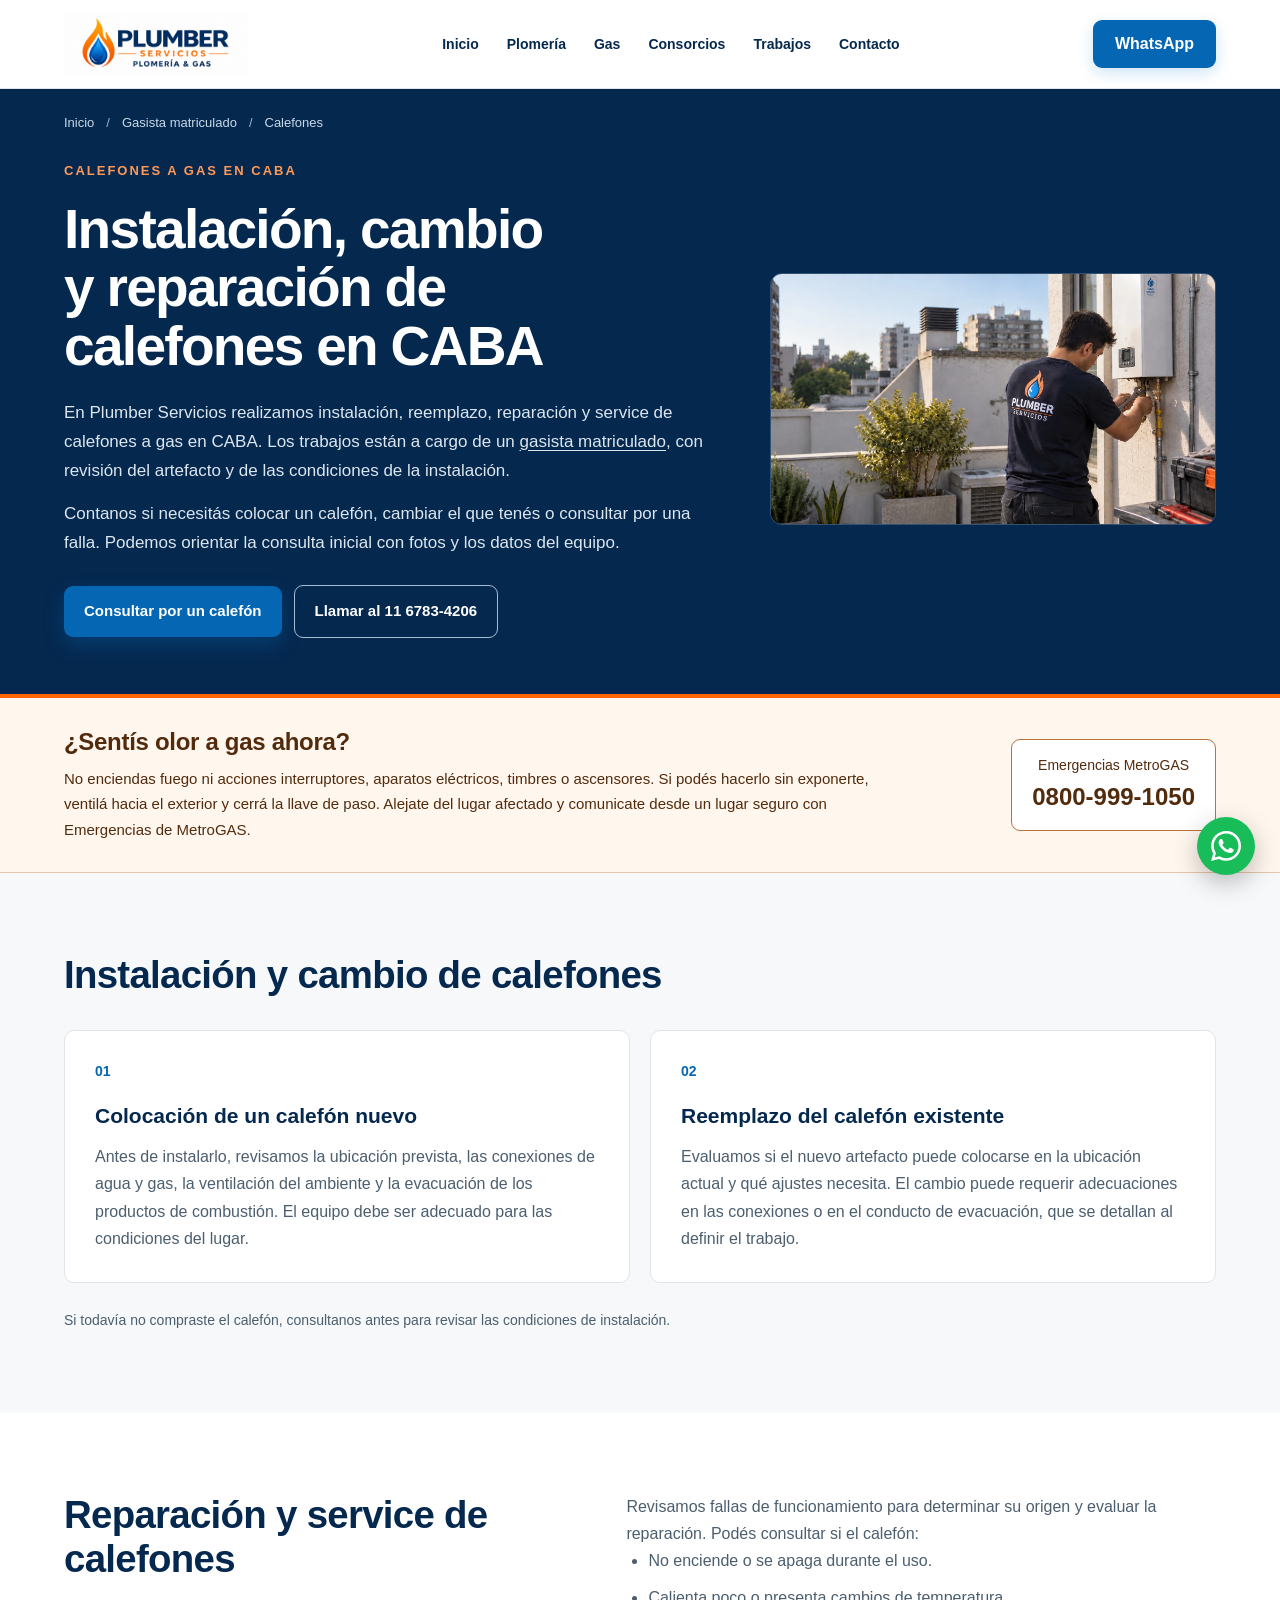
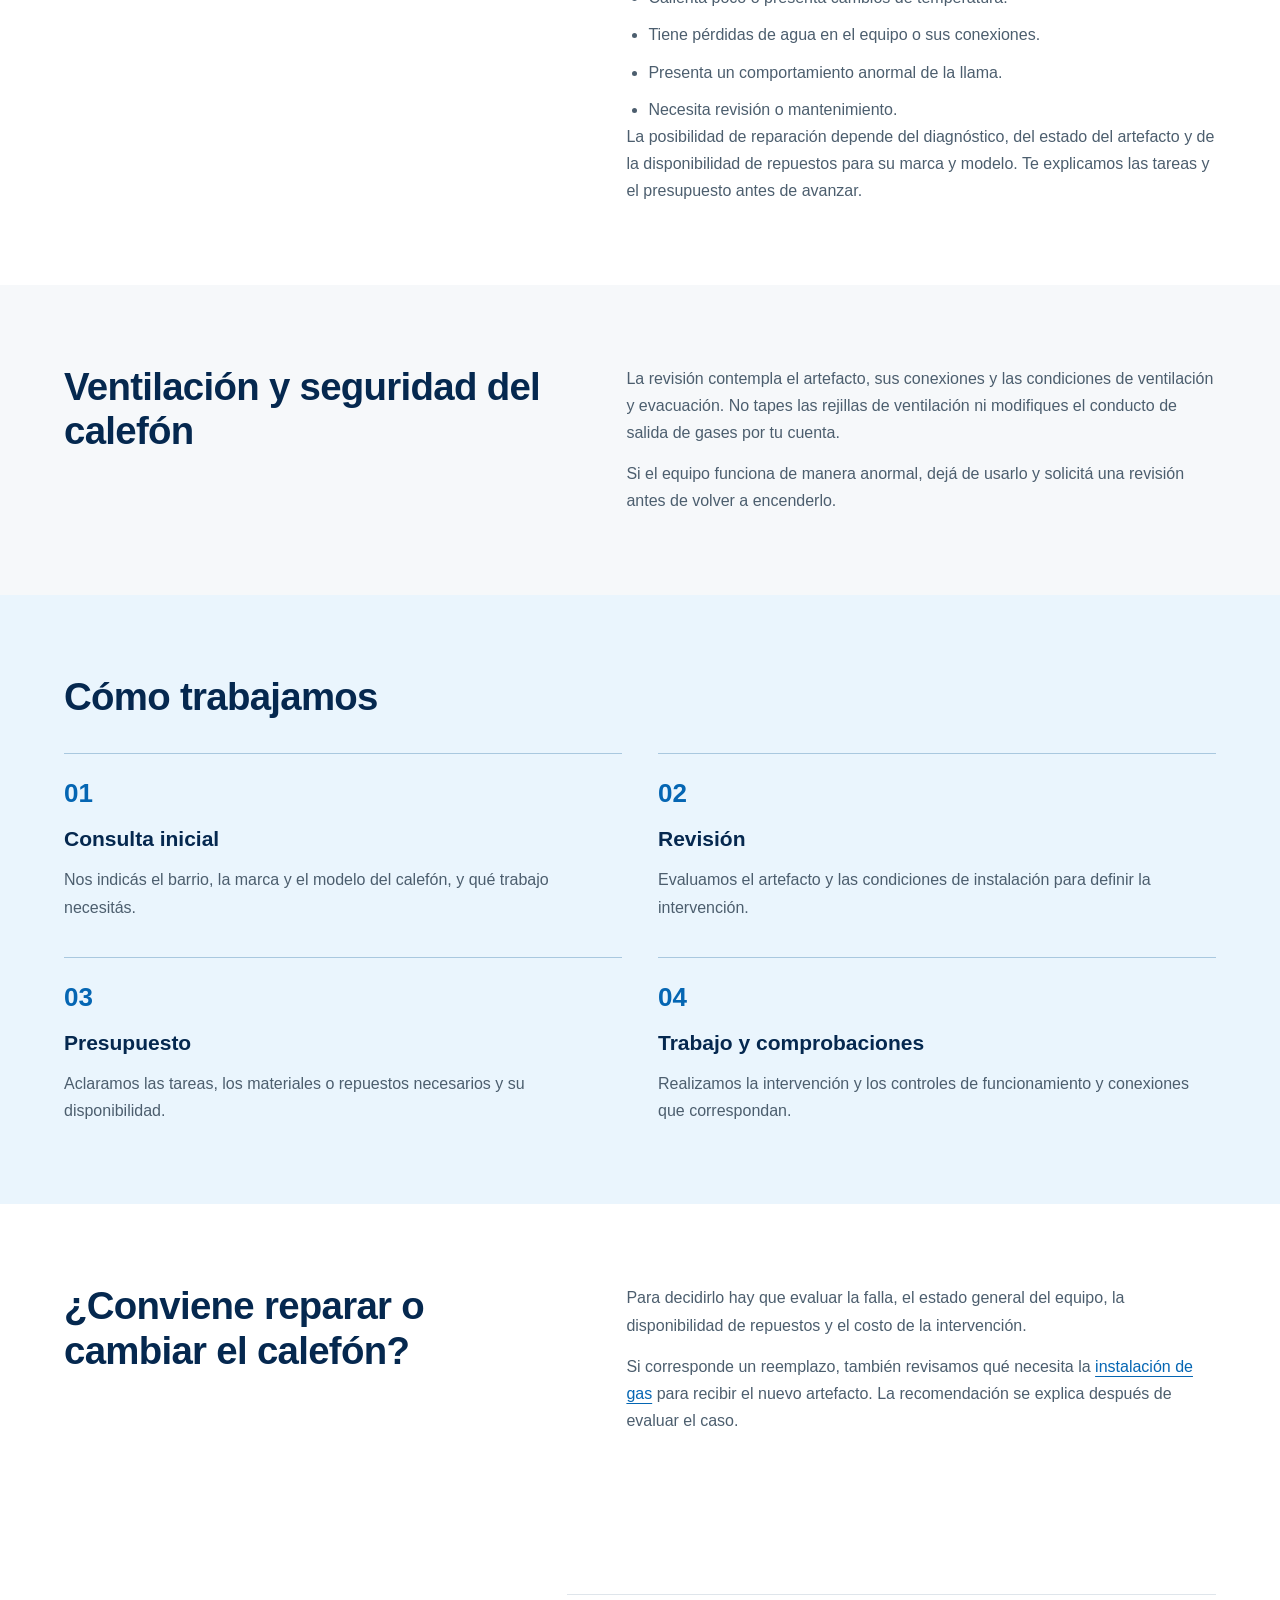
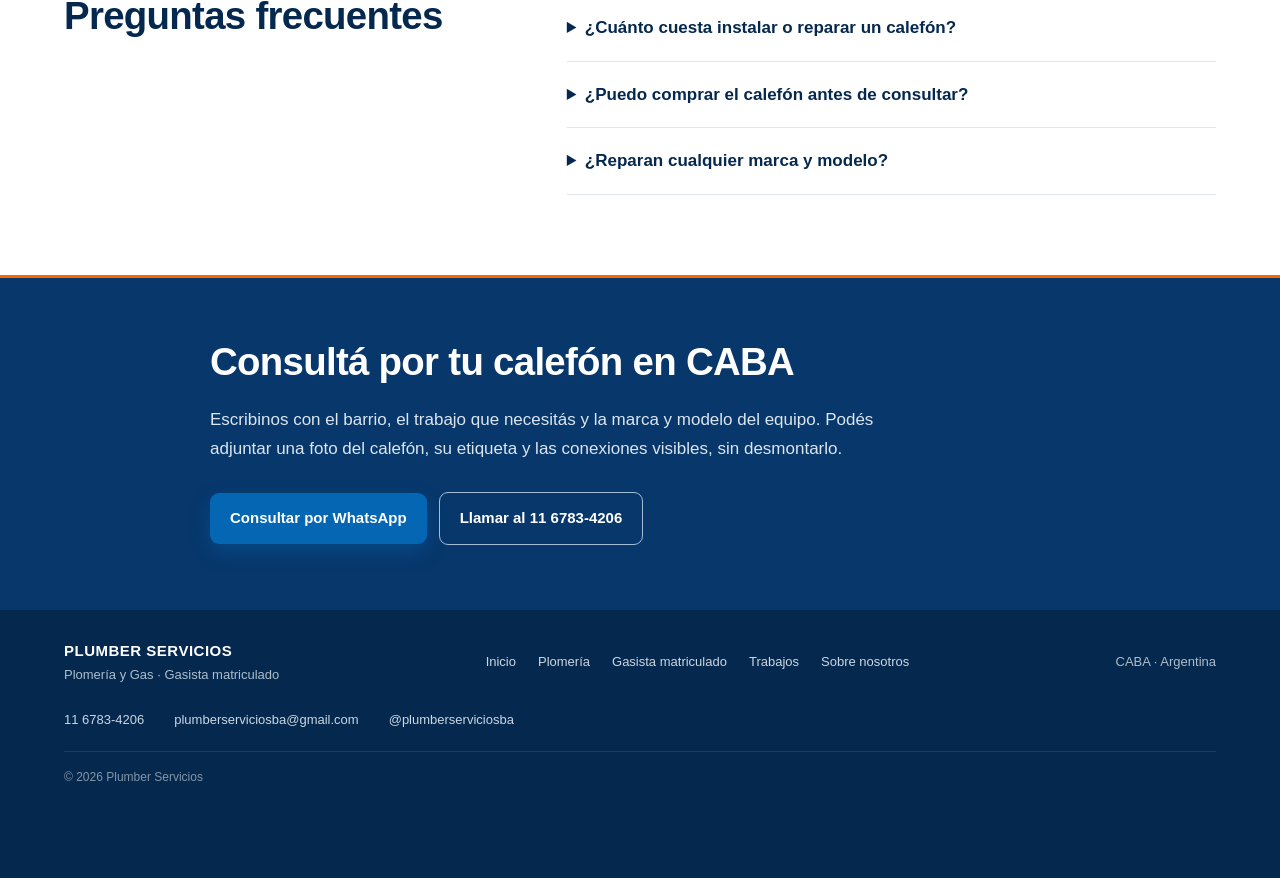
==== calefones/index.html @ 1bd38096 "Agrega landing de calefones y actualiza enlaces" ====
<!DOCTYPE html>
<html lang="es-AR">
<head>
<meta charset="UTF-8">
<meta name="viewport" content="width=device-width, initial-scale=1.0">
<title>Instalación y Reparación de Calefones en CABA | Plumber</title>
<meta name="description" content="Instalación, cambio, reparación y service de calefones a gas en CABA por gasista matriculado. Consultá disponibilidad y presupuesto.">
<meta name="robots" content="index, follow">
<link rel="canonical" href="https://plumberservicios.com.ar/calefones/">
<link rel="icon" type="image/png" href="/img/favicon.png">
<link rel="stylesheet" href="/styles.css?v=pilares-2">
<meta property="og:locale" content="es_AR">
<meta property="og:type" content="website">
<meta property="og:site_name" content="Plumber Servicios">
<meta property="og:title" content="Instalación y Reparación de Calefones en CABA | Plumber">
<meta property="og:description" content="Instalación, cambio, reparación y service de calefones a gas en CABA por gasista matriculado. Consultá disponibilidad y presupuesto.">
<meta property="og:url" content="https://plumberservicios.com.ar/calefones/">
<meta property="og:image" content="https://plumberservicios.com.ar/img/og-image.png">
<meta property="og:image:alt" content="Plumber Servicios - Plomería y Gas en CABA">
<script async src="https://www.googletagmanager.com/gtag/js?id=G-P6WXD3S7FX"></script>
<script>
window.dataLayer = window.dataLayer || [];
function gtag(){dataLayer.push(arguments);}
gtag('js', new Date());
gtag('config', 'G-P6WXD3S7FX');
</script>
<!-- SCHEMA: Service y BreadcrumbList; no es contenido visible. -->
<script type="application/ld+json">
{
  "@context": "https://schema.org",
  "@graph": [
    {
      "@type": "Service",
      "@id": "https://plumberservicios.com.ar/calefones/#service",
      "name": "Instalación, cambio y reparación de calefones en CABA",
      "serviceType": "Instalación, cambio, reparación y service de calefones a gas",
      "description": "Instalación, cambio, reparación y service de calefones a gas en CABA por gasista matriculado. Consultá disponibilidad y presupuesto.",
      "url": "https://plumberservicios.com.ar/calefones/",
      "areaServed": {
        "@type": "City",
        "name": "Ciudad Autónoma de Buenos Aires"
      },
      "provider": {
        "@type": "Organization",
        "name": "Plumber Servicios",
        "url": "https://plumberservicios.com.ar/",
        "telephone": "+541167834206",
        "email": "plumberserviciosba@gmail.com",
        "logo": "https://plumberservicios.com.ar/img/logo-principal.png",
        "sameAs": [
          "https://www.instagram.com/plumberserviciosba/"
        ]
      }
    },
    {
      "@type": "BreadcrumbList",
      "itemListElement": [
        {
          "@type": "ListItem",
          "position": 1,
          "name": "Inicio",
          "item": "https://plumberservicios.com.ar/"
        },
        {
          "@type": "ListItem",
          "position": 2,
          "name": "Gasista matriculado",
          "item": "https://plumberservicios.com.ar/gasista-matriculado/"
        },
        {
          "@type": "ListItem",
          "position": 3,
          "name": "Calefones",
          "item": "https://plumberservicios.com.ar/calefones/"
        }
      ],
      "@id": "https://plumberservicios.com.ar/calefones/#breadcrumb"
    }
  ]
}
</script>

<!-- Ajustes mínimos exclusivos de esta landing; estilos generales en /styles.css. -->
<style>
.landing-calefones .lp-breadcrumb ol { flex-wrap: wrap; row-gap: 8px; }
.landing-calefones .lp-steps li > div { min-width: 0; }
.landing-calefones .lp-steps li > span { flex-shrink: 0; }
.landing-calefones .lp-hero-copy > p a { color: inherit; text-decoration: underline; text-underline-offset: 3px; }
/* Cuatro pasos: dos columnas en escritorio y una en pantallas pequeñas. */
@media (min-width: 781px) { .landing-calefones .lp-steps { grid-template-columns: repeat(2, minmax(0, 1fr)); } }
.landing-calefones .calefones-lista { padding-left: 22px; color: var(--lp-muted); line-height: 1.7; }
.landing-calefones .calefones-lista li + li { margin-top: 10px; }
</style>
</head>
<body class="landing-servicio landing-gas landing-calefones" data-service="calefones" data-whatsapp-message="Hola, me contacto desde la página de Plumber Servicios por la instalación, cambio o reparación de un calefón en CABA.">
<a class="lp-skip" href="#contenido">Saltar al contenido</a>
<header class="header">
 <div class="container nav-container">
  <a href="/" class="logo"><img src="/img/logo-principal.png" alt="Plumber Servicios - Inicio" class="logo-img" width="500" height="166"></a>
  <nav class="nav" id="nav" aria-label="Navegación principal">
   <a href="/">Inicio</a><a href="/plomeria/">Plomería</a><a href="/gasista-matriculado/">Gas</a><a href="/#consorcios">Consorcios</a><a href="/#trabajos">Trabajos</a><a href="#contacto">Contacto</a>
  </nav>
  <a href="https://wa.me/5491167834206?text=Hola%2C%20me%20contacto%20desde%20la%20p%C3%A1gina%20de%20Plumber%20Servicios%20por%20la%20instalaci%C3%B3n%2C%20cambio%20o%20reparaci%C3%B3n%20de%20un%20calef%C3%B3n%20en%20CABA." class="btn btn-header whatsapp-link" target="_blank" rel="noopener">WhatsApp</a>
  <button class="menu-toggle" id="menuToggle" type="button" aria-label="Abrir menú" aria-controls="nav" aria-expanded="false">☰</button>
 </div>
</header>
<main id="contenido" tabindex="-1">
 <section class="lp-hero" id="inicio" aria-labelledby="titulo">
  <div class="container">
   <!-- Breadcrumb visible: nav > ol > li. -->
   <nav class="lp-breadcrumb" aria-label="Ruta de navegación">
    <ol><li><a href="/">Inicio</a></li><li><a href="/gasista-matriculado/">Gasista matriculado</a></li><li aria-current="page">Calefones</li></ol>
   </nav>
   <div class="lp-hero-grid">
    <div class="lp-hero-copy">
     <span class="eyebrow">CALEFONES A GAS EN CABA</span>
     <h1 id="titulo">Instalación, cambio y reparación de calefones en CABA</h1>
     <p>En Plumber Servicios realizamos instalación, reemplazo, reparación y service de calefones a gas en CABA. Los trabajos están a cargo de un <a href="/gasista-matriculado/">gasista matriculado</a>, con revisión del artefacto y de las condiciones de la instalación.</p>
     <p>Contanos si necesitás colocar un calefón, cambiar el que tenés o consultar por una falla. Podemos orientar la consulta inicial con fotos y los datos del equipo.</p>
     <div class="lp-actions">
     <a href="https://wa.me/5491167834206?text=Hola%2C%20me%20contacto%20desde%20la%20p%C3%A1gina%20de%20Plumber%20Servicios%20por%20la%20instalaci%C3%B3n%2C%20cambio%20o%20reparaci%C3%B3n%20de%20un%20calef%C3%B3n%20en%20CABA." class="btn btn-primary whatsapp-link" target="_blank" rel="noopener">Consultar por un calefón</a>
     <a href="tel:+541167834206" class="btn lp-phone">Llamar al 11 6783-4206</a>
    </div>
    </div>
    <!-- Foto existente: WebP adaptable y JPG de respaldo. -->
    <figure class="lp-hero-photo"><picture>
 <source type="image/webp" srcset="/img/hero-plumber.webp">
 <img src="/img/hero-plumber.jpg" width="1672" height="941" fetchpriority="high" alt="Operario con una herramienta junto a las conexiones de un calefón" onerror="this.onerror=null;var source=this.parentElement.querySelector('source');if(source){source.remove();}this.src='/img/hero-plumber.jpg';">
</picture></figure>
   </div>
  </div>
 </section>

 <!-- SEGURIDAD: h2 + p + enlace telefónico externo, excluido de conversiones comerciales. -->
 <section class="gas-safety" id="seguridad" aria-labelledby="seguridad-titulo">
  <div class="container gas-safety-grid">
   <div>
    <h2 id="seguridad-titulo">¿Sentís olor a gas ahora?</h2>
    <p>No enciendas fuego ni acciones interruptores, aparatos eléctricos, timbres o ascensores. Si podés hacerlo sin exponerte, ventilá hacia el exterior y cerrá la llave de paso. Alejate del lugar afectado y comunicate desde un lugar seguro con Emergencias de MetroGAS.</p>
   </div>
   <a class="gas-emergency" href="tel:08009991050" data-contact-type="emergency" aria-label="Llamar a Emergencias MetroGAS al 0800-999-1050"><span>Emergencias MetroGAS</span><strong>0800-999-1050</strong></a>
  </div>
 </section>

<!-- Instalación y cambio: h2 del bloque; cada article contiene h3 + p. -->
<section class="section lp-services" id="instalacion-cambio" aria-labelledby="instalacion-titulo">
 <div class="container"><h2 id="instalacion-titulo">Instalación y cambio de calefones</h2>
  <div class="lp-service-grid">
   <article class="lp-service"><span class="lp-number" aria-hidden="true">01</span><h3>Colocación de un calefón nuevo</h3><p>Antes de instalarlo, revisamos la ubicación prevista, las conexiones de agua y gas, la ventilación del ambiente y la evacuación de los productos de combustión. El equipo debe ser adecuado para las condiciones del lugar.</p></article>
   <article class="lp-service"><span class="lp-number" aria-hidden="true">02</span><h3>Reemplazo del calefón existente</h3><p>Evaluamos si el nuevo artefacto puede colocarse en la ubicación actual y qué ajustes necesita. El cambio puede requerir adecuaciones en las conexiones o en el conducto de evacuación, que se detallan al definir el trabajo.</p></article>
  </div>
  <p class="lp-note">Si todavía no compraste el calefón, consultanos antes para revisar las condiciones de instalación.</p>
 </div>
</section>
<!-- Reparación y service: h2 + p + lista ul/li + p. -->
<section class="section" id="reparacion-service" aria-labelledby="reparacion-titulo">
 <div class="container lp-intro-grid"><h2 id="reparacion-titulo">Reparación y service de calefones</h2><div>
  <p>Revisamos fallas de funcionamiento para determinar su origen y evaluar la reparación. Podés consultar si el calefón:</p>
  <ul class="calefones-lista">
   <li>No enciende o se apaga durante el uso.</li>
   <li>Calienta poco o presenta cambios de temperatura.</li>
   <li>Tiene pérdidas de agua en el equipo o sus conexiones.</li>
   <li>Presenta un comportamiento anormal de la llama.</li>
   <li>Necesita revisión o mantenimiento.</li>
  </ul>
  <p>La posibilidad de reparación depende del diagnóstico, del estado del artefacto y de la disponibilidad de repuestos para su marca y modelo. Te explicamos las tareas y el presupuesto antes de avanzar.</p>
 </div></div>
</section>
<!-- Sección: h2 + párrafos p. -->
<section class="section lp-services" id="ventilacion" aria-labelledby="ventilacion-titulo">
 <div class="container lp-intro-grid"><h2 id="ventilacion-titulo">Ventilación y seguridad del calefón</h2><div>
  <p>La revisión contempla el artefacto, sus conexiones y las condiciones de ventilación y evacuación. No tapes las rejillas de ventilación ni modifiques el conducto de salida de gases por tu cuenta.</p>
  <p>Si el equipo funciona de manera anormal, dejá de usarlo y solicitá una revisión antes de volver a encenderlo.</p>
 </div></div>
</section>
<!-- Proceso: h2 + ol/li; cada paso contiene h3 + p. -->
<section class="section lp-process" id="como-trabajamos" aria-labelledby="proceso-titulo">
 <div class="container"><h2 id="proceso-titulo">Cómo trabajamos</h2><ol class="lp-steps">
  <li><span aria-hidden="true">01</span><div><h3>Consulta inicial</h3><p>Nos indicás el barrio, la marca y el modelo del calefón, y qué trabajo necesitás.</p></div></li>
  <li><span aria-hidden="true">02</span><div><h3>Revisión</h3><p>Evaluamos el artefacto y las condiciones de instalación para definir la intervención.</p></div></li>
  <li><span aria-hidden="true">03</span><div><h3>Presupuesto</h3><p>Aclaramos las tareas, los materiales o repuestos necesarios y su disponibilidad.</p></div></li>
  <li><span aria-hidden="true">04</span><div><h3>Trabajo y comprobaciones</h3><p>Realizamos la intervención y los controles de funcionamiento y conexiones que correspondan.</p></div></li>
 </ol></div>
</section>
<!-- Sección: h2 + párrafos p. -->
<section class="section " id="reparar-cambiar" aria-labelledby="reparar-cambiar-titulo">
 <div class="container lp-intro-grid"><h2 id="reparar-cambiar-titulo">¿Conviene reparar o cambiar el calefón?</h2><div>
  <p>Para decidirlo hay que evaluar la falla, el estado general del equipo, la disponibilidad de repuestos y el costo de la intervención.</p>
  <p>Si corresponde un reemplazo, también revisamos qué necesita la <a href="/instalacion-gas/">instalación de gas</a> para recibir el nuevo artefacto. La recomendación se explica después de evaluar el caso.</p>
 </div></div>
</section>
<!-- FAQ: h2; preguntas summary dentro de details; respuestas p. -->
<section class="section lp-faq" id="preguntas-frecuentes" aria-labelledby="faq-titulo">
 <div class="container lp-faq-grid"><h2 id="faq-titulo">Preguntas frecuentes</h2><div>
  <details><summary>¿Cuánto cuesta instalar o reparar un calefón?</summary><p>Depende del trabajo, las condiciones de instalación y los materiales o repuestos necesarios. Envianos una descripción y fotos para orientar la consulta; el presupuesto se define según la evaluación.</p></details>
  <details><summary>¿Puedo comprar el calefón antes de consultar?</summary><p>Conviene revisar primero la ubicación, el tipo de evacuación y las conexiones disponibles. Así podés elegir un equipo compatible con las condiciones del lugar.</p></details>
  <details><summary>¿Reparan cualquier marca y modelo?</summary><p>Consultanos indicando la marca y el modelo. Antes de coordinar, evaluamos si podemos atender ese equipo y la disponibilidad de los repuestos que pueda necesitar.</p></details>
 </div></div>
</section>
 <!-- CONTACTO FINAL: h2 + p + enlaces a WhatsApp y teléfono. -->
 <section class="contact lp-contact" id="contacto" aria-labelledby="contacto-titulo">
  <div class="container">
   <h2 id="contacto-titulo">Consultá por tu calefón en CABA</h2>
   <p>Escribinos con el barrio, el trabajo que necesitás y la marca y modelo del equipo. Podés adjuntar una foto del calefón, su etiqueta y las conexiones visibles, sin desmontarlo.</p>
   <div class="lp-actions">
     <a href="https://wa.me/5491167834206?text=Hola%2C%20me%20contacto%20desde%20la%20p%C3%A1gina%20de%20Plumber%20Servicios%20por%20la%20instalaci%C3%B3n%2C%20cambio%20o%20reparaci%C3%B3n%20de%20un%20calef%C3%B3n%20en%20CABA." class="btn btn-primary whatsapp-link" target="_blank" rel="noopener">Consultar por WhatsApp</a>
     <a href="tel:+541167834206" class="btn lp-phone">Llamar al 11 6783-4206</a>
    </div>
  </div>
 </section>
</main>
<footer class="footer"><div class="container footer-content"><div class="footer-brand"><strong>PLUMBER SERVICIOS</strong><span>Plomería y Gas · Gasista matriculado</span></div><nav class="footer-links" aria-label="Enlaces del pie"><a href="/">Inicio</a><a href="/plomeria/">Plomería</a><a href="/gasista-matriculado/">Gasista matriculado</a><a href="/#trabajos">Trabajos</a><a href="/#nosotros">Sobre nosotros</a></nav><div class="footer-location">CABA · Argentina</div></div><div class="container lp-footer-contact"><a href="tel:+541167834206">11 6783-4206</a><a href="mailto:plumberserviciosba@gmail.com">plumberserviciosba@gmail.com</a><a href="https://www.instagram.com/plumberserviciosba/" target="_blank" rel="noopener">@plumberserviciosba</a></div><div class="container footer-bottom"><p>© 2026 Plumber Servicios</p></div></footer>
<a
    href="https://wa.me/5491167834206?text=Hola%2C%20me%20contacto%20desde%20la%20p%C3%A1gina%20de%20Plumber%20Servicios%20por%20la%20instalaci%C3%B3n%2C%20cambio%20o%20reparaci%C3%B3n%20de%20un%20calef%C3%B3n%20en%20CABA."
    class="floating-whatsapp whatsapp-link"
    target="_blank"
    rel="noopener"
    aria-label="Contactar por WhatsApp"
>
    <svg
        class="whatsapp-icon"
        viewBox="0 0 24 24"
        aria-hidden="true"
    >
        <path d="M20.52 3.48A11.8 11.8 0 0 0 12.08 0C5.5 0 .15 5.35.15 11.93c0 2.1.55 4.15 1.6 5.95L.05 24l6.27-1.64a11.9 11.9 0 0 0 5.75 1.47h.01C18.65 23.83 24 18.48 24 11.9c0-3.18-1.24-6.17-3.48-8.42ZM12.08 21.8h-.01a9.86 9.86 0 0 1-5.03-1.38l-.36-.21-3.72.98.99-3.63-.23-.37a9.87 9.87 0 0 1-1.52-5.26c0-5.45 4.43-9.88 9.89-9.88a9.82 9.82 0 0 1 6.99 2.9 9.82 9.82 0 0 1 2.89 6.98c-.01 5.44-4.44 9.87-9.89 9.87Zm5.42-7.4c-.3-.15-1.76-.87-2.03-.97-.27-.1-.47-.15-.67.15-.2.3-.77.97-.94 1.17-.17.2-.35.22-.64.07-.3-.15-1.25-.46-2.38-1.47a8.92 8.92 0 0 1-1.65-2.05c-.17-.3-.02-.46.13-.61.13-.13.3-.35.44-.52.15-.17.2-.3.3-.5.1-.2.05-.37-.02-.52-.08-.15-.67-1.61-.92-2.2-.24-.58-.49-.5-.67-.51h-.57c-.2 0-.52.07-.79.37-.27.3-1.04 1.02-1.04 2.48s1.07 2.88 1.21 3.08c.15.2 2.1 3.2 5.08 4.49.71.3 1.26.49 1.7.63.71.23 1.36.2 1.87.12.57-.09 1.76-.72 2.01-1.41.25-.7.25-1.3.17-1.42-.07-.13-.27-.2-.57-.35Z"/>
    </svg>
</a>
<script src="/script.js?v=pilares-2" defer></script>
</body>
</html>
---- styles.css ----
/* =====================================================
   PLUMBER SERVICIOS
   ESTILOS GENERALES
===================================================== */

:root {
    --navy: #07376b;
    --navy-dark: #05284f;
    --navy-light: #164d80;

    --blue: #087bd3;
    --blue-dark: #0566b3;
    --blue-light: #eaf5fd;

    --orange: #ff6500;
    --orange-dark: #e95700;

    --white: #ffffff;

    --gray-bg: #f6f8fa;
    --gray-border: #dfe5eb;
    --gray-text: #626a73;

    --green: #18bd59;

    --shadow: 0 10px 30px rgba(5, 40, 79, 0.10);
}


/* =====================================================
   RESET
===================================================== */

* {
    margin: 0;
    padding: 0;
    box-sizing: border-box;
}

html {
    scroll-behavior: smooth;
}

body {
    font-family:
        Inter,
        -apple-system,
        BlinkMacSystemFont,
        "Segoe UI",
        Arial,
        sans-serif;

    color: var(--navy-dark);
    background: var(--white);
    line-height: 1.5;
}

img {
    max-width: 100%;
    display: block;
}

a {
    text-decoration: none;
    color: inherit;
}

button {
    font: inherit;
}

.container {
    width: min(1180px, 90%);
    margin: 0 auto;
}


/* =====================================================
   HEADER
===================================================== */

.header {
    position: sticky;
    top: 0;
    z-index: 1000;

    background: rgba(255, 255, 255, 0.97);
    border-bottom: 1px solid var(--gray-border);

    backdrop-filter: blur(10px);

    transition: box-shadow 0.25s ease;
}

.header.scrolled {
    box-shadow: 0 5px 20px rgba(5, 40, 79, 0.08);
}

.nav-container {
    height: 88px;

    display: flex;
    align-items: center;
    justify-content: space-between;

    gap: 25px;
}


/* =====================================================
   LOGO
===================================================== */

.logo {
    display: flex;
    align-items: center;

    height: 80px;

    flex-shrink: 0;
}

.logo-img {
    width: 185px;
    height: 76px;

    object-fit: contain;
    object-position: left center;
}


/* =====================================================
   NAVEGACIÓN
===================================================== */

.nav {
    display: flex;
    align-items: center;

    gap: 28px;

    font-size: 14px;
    font-weight: 600;
}

.nav a {
    position: relative;

    padding: 8px 0;

    transition: color 0.2s ease;
}

.nav a:hover {
    color: var(--orange);
}

.nav a::after {
    content: "";

    position: absolute;

    left: 0;
    bottom: 0;

    width: 0;
    height: 2px;

    background: var(--orange);

    transition: width 0.2s ease;
}

.nav a:hover::after {
    width: 100%;
}


/* =====================================================
   BOTONES
===================================================== */

.btn {
    display: inline-flex;
    align-items: center;
    justify-content: center;

    border-radius: 9px;

    font-weight: 700;

    transition:
        transform 0.2s ease,
        background 0.2s ease,
        box-shadow 0.2s ease;
}

.btn:hover {
    transform: translateY(-2px);
}

.btn-header {
    padding: 12px 22px;

    color: var(--white);
    background: var(--blue);

    box-shadow: 0 5px 15px rgba(8, 123, 211, 0.20);
}

.btn-header:hover {
    background: var(--blue-dark);
}

.btn-primary {
    padding: 15px 24px;

    color: var(--white);
    background: var(--blue);

    box-shadow: 0 8px 20px rgba(8, 123, 211, 0.25);
}

.btn-primary:hover {
    background: var(--blue-dark);
}

.btn-whatsapp {
    padding: 15px 26px;

    color: var(--white);
    background: var(--green);

    box-shadow: 0 8px 20px rgba(24, 189, 89, 0.20);
}


/* =====================================================
   MENÚ MOBILE
===================================================== */

.menu-toggle {
    display: none;

    border: 0;
    background: transparent;

    color: var(--navy);

    font-size: 28px;

    cursor: pointer;
}


/* =====================================================
   HERO
===================================================== */

.hero {
    position: relative;

    min-height: 600px;

    display: flex;
    align-items: center;

    background-image:
    linear-gradient(
        90deg,
        rgba(5, 40, 79, 0.98) 0%,
        rgba(5, 40, 79, 0.93) 42%,
        rgba(5, 40, 79, 0.48) 72%,
        rgba(5, 40, 79, 0.25) 100%
    ),
    url("img/hero-plumber.jpg");

background-image:
    linear-gradient(
        90deg,
        rgba(5, 40, 79, 0.98) 0%,
        rgba(5, 40, 79, 0.93) 42%,
        rgba(5, 40, 79, 0.48) 72%,
        rgba(5, 40, 79, 0.25) 100%
    ),
    image-set(
        url("img/hero-plumber.webp") type("image/webp"),
        url("img/hero-plumber.jpg") type("image/jpeg")
    );

    background-size: cover;
    background-position: center center;
    background-repeat: no-repeat;
}

.hero::after {
    content: "";

    position: absolute;

    left: 0;
    bottom: 0;

    width: 100%;
    height: 4px;

    background: linear-gradient(
        90deg,
        var(--orange),
        var(--blue)
    );
}

.hero-content {
    position: relative;
    z-index: 2;
}

.hero-text {
    max-width: 620px;

    color: var(--white);
}


/* =====================================================
   TEXTOS DESTACADOS
===================================================== */

.eyebrow {
    display: block;

    margin-bottom: 8px;

    font-size: 13px;
    font-weight: 800;
    letter-spacing: 2px;
}

.eyebrow.blue {
    color: var(--orange);
}


/* =====================================================
   HERO - TÍTULOS
===================================================== */

.hero h1 {
    margin-bottom: 7px;

    color: var(--white);

    font-size: clamp(50px, 7vw, 80px);
    font-weight: 800;
    line-height: 0.9;

    letter-spacing: -1px;
}

.hero h1 span {
    display: block;

    color: var(--blue);
}

.hero h2 {
    margin-bottom: 14px;

    color: var(--white);

    font-size: 28px;
}

.hero-text > p {
    max-width: 540px;

    margin-bottom: 28px;

    color: #e1e8ef;

    font-size: 18px;
}


/* =====================================================
   HERO - CARACTERÍSTICAS
===================================================== */

.hero-features {
    margin-top: 38px;

    display: flex;
    flex-wrap: wrap;

    gap: 30px;
}

.hero-feature {
    display: flex;
    align-items: center;

    gap: 10px;
}

.hero-feature > span {
    width: 42px;
    height: 42px;

    display: grid;
    place-items: center;

    color: var(--white);

    border: 2px solid rgba(255, 255, 255, 0.90);
    border-radius: 50%;
}

.hero-feature p {
    color: var(--white);

    font-size: 13px;
    font-weight: 700;
}


/* =====================================================
   ICONOS SVG
===================================================== */

.icon-svg {
    width: 38px;
    height: 38px;

    fill: none;

    stroke: var(--blue);
    stroke-width: 1.8;
    stroke-linecap: round;
    stroke-linejoin: round;
}

.icon-svg.orange {
    stroke: var(--orange);
}

.service-icon {
    height: 48px;

    margin-bottom: 16px;

    display: flex;
    align-items: center;
}

.hero-feature .icon-svg {
    width: 23px;
    height: 23px;

    stroke: var(--white);
}


/* =====================================================
   SECCIONES GENERALES
===================================================== */

.section {
    padding: 80px 0;
}

.section-heading {
    margin-bottom: 35px;

    display: flex;
    justify-content: space-between;
    align-items: flex-end;

    gap: 30px;
}

.section-heading h2,
.about h2,
.consorcios h2 {
    color: var(--navy-dark);

    font-size: clamp(32px, 4vw, 46px);
    line-height: 1.05;
}

.section-heading h2 span,
.consorcios h2 span {
    color: var(--orange);
}

.section-heading > p {
    max-width: 400px;

    color: var(--gray-text);
}


/* =====================================================
   SERVICIOS
===================================================== */

.services {
    background: var(--gray-bg);
}

.services-grid {
    display: grid;

    grid-template-columns: repeat(6, 1fr);

    gap: 14px;
}

.service-card {
    min-height: 230px;

    padding: 25px 18px;

    background: var(--white);

    border: 1px solid var(--gray-border);
    border-top: 3px solid transparent;
    border-radius: 10px;

    transition:
        transform 0.2s ease,
        box-shadow 0.2s ease,
        border-color 0.2s ease;
}

.service-card-link {
    display: block;
    color: inherit;
    text-decoration: none;
}

.service-card-link:focus-visible {
    outline: 2px solid var(--orange);
    outline-offset: 3px;
}


.service-card:hover {
    transform: translateY(-5px);

    border-top-color: var(--orange);

    box-shadow: var(--shadow);
}

.service-card h3 {
    margin-bottom: 10px;

    color: var(--navy-dark);

    font-size: 17px;
}

.service-card p {
    color: var(--gray-text);

    font-size: 14px;
}


/* =====================================================
   REHABILITACIÓN DE GAS
===================================================== */

.gas-extra {
    margin-top: 22px;

    padding: 25px;

    display: flex;
    align-items: center;

    gap: 20px;

    background: var(--white);

    border: 1px solid var(--gray-border);
    border-left: 4px solid var(--orange);
    border-radius: 8px;

    box-shadow: 0 5px 20px rgba(5, 40, 79, 0.04);
}

.gas-icon {
    display: flex;
    align-items: center;
    justify-content: center;

    flex-shrink: 0;
}

.gas-extra h3 {
    margin-bottom: 5px;

    color: var(--navy-dark);
}

.gas-extra p {
    color: var(--gray-text);
}


/* =====================================================
   CONSORCIOS
===================================================== */

.consorcios {
    min-height: 480px;

    display: grid;
    grid-template-columns: 50% 50%;

    background: linear-gradient(
        90deg,
        #e3f2fc,
        #f8fbfd
    );
}


.consorcios-image {
    position: relative;

    min-height: 480px;

    background-color: #e8f1f7;

    overflow: hidden;
}

.consorcios-image picture {
    position: absolute;
    inset: 20px;
    display: block;
}

.consorcios-image img {
    width: 100%;
    height: 100%;
    object-fit: contain;
    display: block;
}

.consorcios-image::after {
    content: "";

    position: absolute;

    top: 0;
    right: 0;

    width: 4px;
    height: 100%;

    background: var(--orange);
}

.consorcios-content {
    max-width: 720px;

    padding: 70px 7%;
}

.consorcios-description {
    max-width: 650px;

    margin: 15px 0 25px;

    color: var(--gray-text);

    font-size: 17px;
}


/* =====================================================
   CHECKS
===================================================== */

.check-grid {
    margin-bottom: 30px;

    display: grid;
    grid-template-columns: 1fr 1fr;

    gap: 14px 35px;

    color: var(--navy-dark);

    font-weight: 600;
}

/* =====================================================
   GALERÍA
===================================================== */

.gallery {
    background: var(--white);
}

.gallery-carousel {
    position: relative;
}

.gallery-viewport {
    overflow: hidden;
}

.gallery-track {
    display: flex;

    gap: 18px;

    transition: transform 0.4s ease;
}

.gallery-slide {
    min-width: calc((100% - 36px) / 3);

    overflow: hidden;

    border-radius: 12px;

    background: var(--gray-bg);

    box-shadow: 0 6px 20px rgba(5, 40, 79, 0.08);
}

.gallery-slide img {
    width: 100%;
    height: 330px;

    display: block;

    object-fit: cover;

    transition: transform 0.35s ease;
}

.gallery-slide:hover img {
    transform: scale(1.03);
}


/* FLECHAS */

.gallery-arrow {
    position: absolute;
    top: 50%;

    z-index: 5;

    width: 46px;
    height: 46px;

    display: grid;
    place-items: center;

    transform: translateY(-50%);

    border: 0;
    border-radius: 50%;

    color: var(--navy);
    background: var(--white);

    box-shadow: 0 5px 18px rgba(5, 40, 79, 0.18);

    font-size: 32px;
    line-height: 1;

    cursor: pointer;

    transition:
        transform 0.2s ease,
        color 0.2s ease;
}

.gallery-arrow:hover {
    color: var(--orange);

    transform:
        translateY(-50%)
        scale(1.07);
}

.gallery-prev {
    left: -23px;
}

.gallery-next {
    right: -23px;
}


/* PIE DE GALERÍA */

.gallery-footer {
    margin-top: 25px;

    display: flex;
    align-items: center;
    justify-content: space-between;

    gap: 25px;
}

.gallery-footer p {
    color: var(--gray-text);

    font-size: 14px;
}

.gallery-instagram {
    color: var(--orange);

    font-size: 14px;
    font-weight: 800;

    transition: color 0.2s ease;
}

.gallery-instagram:hover {
    color: var(--orange-dark);
}



/* =====================================================
   SOBRE NOSOTROS
===================================================== */

.about {
    background: var(--gray-bg);
}

.about-grid {
    display: grid;

    grid-template-columns: 1.2fr 0.8fr;

    gap: 70px;
}

.about p,
.service-area p {
    max-width: 650px;

    margin-top: 15px;

    color: var(--gray-text);
}

.about-features {
    margin-top: 30px;

    display: flex;
    flex-wrap: wrap;

    gap: 25px;

    color: var(--navy);

    font-weight: 700;
}

.about-features span::first-letter {
    color: var(--orange);
}


/* =====================================================
   ZONA DE ATENCIÓN
===================================================== */

.service-area {
    padding-left: 50px;
    border-left: 1px solid var(--gray-border);
}

.service-area p {
    max-width: 520px;
}



/* =====================================================
   CONTACTO
===================================================== */

.contact {
    position: relative;

    padding: 38px 0;

    color: var(--white);
    background: var(--navy);
}

.contact::before {
    content: "";

    position: absolute;

    top: 0;
    left: 0;

    width: 100%;
    height: 3px;

    background: var(--orange);
}

.contact-grid {
    display: grid;

    grid-template-columns: 1.2fr auto 1fr;

    align-items: center;

    gap: 35px;
}

.contact h2 {
    margin-bottom: 5px;

    color: var(--white);

    font-size: 24px;
}

.contact p {
    color: #dce6ef;

    font-size: 14px;
}

.contact-data {
    display: flex;
    justify-content: flex-end;

    gap: 25px;
}

.contact-data a {
    transition: color 0.2s ease;
}

.contact-data a:hover {
    color: var(--orange);
}


/* =====================================================
   FOOTER
===================================================== */

.footer {
    padding: 30px 0 18px;

    color: #cbd7e2;
    background: var(--navy-dark);

    font-size: 13px;
}

.footer-content {
    display: flex;
    align-items: center;
    justify-content: space-between;

    gap: 30px;
}

.footer-brand {
    display: flex;
    flex-direction: column;

    gap: 3px;
}

.footer-brand strong {
    color: var(--white);

    font-size: 15px;
    letter-spacing: 0.5px;
}

.footer-brand span {
    color: #aebdcc;
}

.footer-links {
    display: flex;

    gap: 22px;
}

.footer-links a {
    transition: color 0.2s ease;
}

.footer-links a:hover {
    color: var(--orange);
}

.footer-location {
    white-space: nowrap;

    color: #aebdcc;
}

.footer-bottom {
    margin-top: 22px;
    padding-top: 15px;

    border-top: 1px solid rgba(255, 255, 255, 0.10);

    color: #8296a8;

    font-size: 12px;
}

/* =====================================================
   WHATSAPP FLOTANTE
===================================================== */

.floating-whatsapp {
    position: fixed;

    right: 25px;
    bottom: 25px;

    z-index: 1000;

    width: 58px;
    height: 58px;

    display: grid;
    place-items: center;

    color: var(--white);
    background: var(--green);

    border-radius: 50%;

    box-shadow: 0 8px 25px rgba(0, 0, 0, 0.25);

    

    transition:
        transform 0.2s ease,
        box-shadow 0.2s ease;
}

.floating-whatsapp:hover {
    transform: scale(1.08);

    box-shadow: 0 10px 30px rgba(0, 0, 0, 0.30);
}

.whatsapp-icon {
    width: 30px;
    height: 30px;

    fill: currentColor;
}


/* =====================================================
   TABLET
===================================================== */

@media (max-width: 1050px) {

    .nav {
        gap: 15px;
        font-size: 13px;
    }

    .logo-img {
        width: 160px;
    }

    .services-grid {
        grid-template-columns: repeat(3, 1fr);
    }


    .contact-grid {
        grid-template-columns: 1fr;
    }

    .contact-data {
        justify-content: flex-start;
    }

    .gallery-slide {
        min-width: calc((100% - 18px) / 2);
    }
}


/* =====================================================
   MOBILE
===================================================== */

@media (max-width: 780px) {

    .nav-container {
        height: 76px;
    }

    .logo {
        height: 70px;
    }

    .logo-img {
        width: 145px;
        height: 66px;
    }

    .footer-content {
        align-items: flex-start;
        flex-direction: column;
    
        gap: 18px;
    }
    
    .footer-links {
        flex-wrap: wrap;
    
        gap: 10px 20px;
    }


    /* MENÚ */

    .nav {
        position: absolute;

        top: 76px;
        left: 0;

        width: 100%;

        padding: 25px 5%;

        display: none;
        flex-direction: column;
        align-items: flex-start;

        gap: 12px;

        background: var(--white);

        border-bottom: 1px solid var(--gray-border);

        box-shadow: 0 10px 20px rgba(5, 40, 79, 0.08);
    }

    .nav.active {
        display: flex;
    }

    .nav a {
        width: 100%;

        padding: 10px 0;
    }

    .btn-header {
        display: none;
    }

    .menu-toggle {
        display: block;
    }


    /* HERO */

    .hero {
        min-height: 620px;

        background-position: 65% center;
    }

    .hero h1 {
        font-size: 55px;
    }

    .hero-text {
        max-width: 100%;
    }

    .hero-features {
        gap: 20px;
    }

    .hero-feature {
        width: calc(50% - 10px);
    }


    /* SECCIONES */

    .section {
        padding: 60px 0;
    }

    .section-heading {
        align-items: flex-start;
        flex-direction: column;
    }


    /* SERVICIOS */

    .services-grid {
        grid-template-columns: 1fr 1fr;
    }


    /* CONSORCIOS */

    .consorcios {
        grid-template-columns: 1fr;
    }

    .consorcios-image {
        min-height: 320px;

        background-position: center center;
    }

    .consorcios-image::after {
        top: auto;
        right: auto;
        bottom: 0;
        left: 0;

        width: 100%;
        height: 4px;
    }

    .consorcios-content {
        padding: 50px 7%;
    }

    .check-grid {
        grid-template-columns: 1fr;
    }


  


    /* SOBRE NOSOTROS */

    .about-grid {
        grid-template-columns: 1fr;

        gap: 50px;
    }

    .service-area {
        padding-left: 0;
        padding-top: 40px;

        border-left: 0;
        border-top: 1px solid var(--gray-border);
    }


    /* CONTACTO */

    .contact-data {
        flex-direction: column;

        gap: 12px;
    }

    .gallery-slide {
        min-width: 100%;
    }
    
    .gallery-slide img {
        height: 380px;
    }
    
    .gallery-prev {
        left: 10px;
    }
    
    .gallery-next {
        right: 10px;
    }
    
    .gallery-footer {
        align-items: flex-start;
        flex-direction: column;
    
        gap: 8px;
    }
}


/* =====================================================
   MOBILE PEQUEÑO
===================================================== */

@media (max-width: 520px) {

    .container {
        width: 88%;
    }

    .logo-img {
        width: 135px;
    }


    /* HERO */

    .hero {
        min-height: 650px;

        background-position: 68% center;
    }

    .hero h1 {
        font-size: 46px;
    }

    .hero h2 {
        font-size: 23px;
    }

    .hero-text > p {
        font-size: 16px;
    }

    .hero-features {
        margin-top: 32px;
    }

    .hero-feature {
        width: calc(50% - 10px);
    }

   

    

    .contact-data a {
        overflow-wrap: anywhere;
    }


    /* SERVICIOS */

    .services-grid {
        grid-template-columns: 1fr;
    }


    /* CONSORCIOS */

    .consorcios-image {
        min-height: 260px;
    }

    .gallery-slide img {
        height: 300px;
    }


   

    /* GAS */

    .gas-extra {
        align-items: flex-start;
    }


    /* NOSOTROS */

    .about-features {
        flex-direction: column;

        gap: 12px;
    }

   /* BOTONES MOBILE */

.hero .btn-primary,
.contact .btn-whatsapp {
    width: 100%;
    padding-left: 16px;
    padding-right: 16px;

    text-align: center;
}


/* CONTACTO */

.contact-data a {
    overflow-wrap: anywhere;
}


/* FOOTER */

.footer-links {
    flex-direction: column;
    gap: 8px;
}


   


   

    /* WHATSAPP */

    .floating-whatsapp {
        right: 18px;
        bottom: 18px;

        width: 54px;
        height: 54px;
    }
}

/* =====================================================
   ACCESIBILIDAD - CONTRASTE
===================================================== */

.btn-header,
.btn-primary {
    background: var(--blue-dark);
}

.btn-whatsapp {
    background: #0f7a3a;
}

.eyebrow.blue,
.section-heading h2 span,
.consorcios h2 span,
.gallery-instagram {
    color: #b84300;
}
/* =====================================================
   LANDINGS DE SERVICIOS — componentes compartidos
===================================================== */
.landing-servicio { --lp-muted: #4c5e6e; }
.landing-servicio main section { scroll-margin-top: 105px; }
.landing-servicio :focus-visible { outline: 3px solid #e95700; outline-offset: 5px; }
.landing-servicio .lp-skip { position: fixed; left: 16px; top: -90px; padding: 12px 20px; background: white; color: var(--navy); z-index: 2000; }
.landing-servicio .lp-skip:focus { top: 12px; }
.landing-servicio .nav [aria-current="page"] { color: var(--blue-dark); }
.landing-servicio .btn-primary { background: var(--blue-dark); }
.landing-servicio .btn-primary:hover { background: var(--navy-light); }
.landing-servicio .eyebrow.blue { color: #b74600; }
.landing-servicio h2 { font-size: clamp(28px, 3vw, 39px); line-height: 1.16; letter-spacing: -.7px; margin-bottom: 22px; }
.landing-servicio h3 { font-size: 21px; line-height: 1.3; margin-bottom: 14px; }
.landing-servicio p { line-height: 1.7; }
.landing-servicio p + p { margin-top: 14px; }
.landing-servicio .section p { color: var(--lp-muted); }
.landing-servicio .section strong { color: var(--navy); }
.landing-servicio .section a { color: var(--blue-dark); text-decoration: underline; text-underline-offset: 4px; }
.landing-servicio .lp-hero { background: var(--navy-dark); color: white; padding: 24px 0 56px; border-bottom: 4px solid var(--orange); }
.landing-servicio .lp-breadcrumb { margin-bottom: 28px; font-size: 13px; color: #c9d9e8; }
.landing-servicio .lp-breadcrumb ol { list-style: none; display: flex; gap: 12px; }
.landing-servicio .lp-breadcrumb li + li::before { content: "/"; margin-right: 12px; color: #99b6d0; }
.landing-servicio .lp-breadcrumb a:hover { text-decoration: underline; }
.landing-servicio .lp-hero-grid { display: grid; grid-template-columns: 1.18fr .82fr; align-items: center; gap: 64px; }
.landing-servicio .lp-hero-copy .eyebrow { color: #ff9957; margin-bottom: 20px; }
.landing-servicio h1 { font-size: clamp(36px, 4.3vw, 58px); line-height: 1.06; font-weight: 800; letter-spacing: -1.7px; margin-bottom: 24px; text-wrap: balance; }
.landing-servicio .lp-hero-copy > p { font-size: 17px; color: #dce6ef; }
.landing-servicio .lp-hero-copy .lp-availability { font-size: 14px; color: white; padding-left: 13px; border-left: 3px solid var(--orange); margin-top: 24px; }
.landing-servicio .lp-actions { display: flex; flex-wrap: wrap; gap: 12px; margin-top: 28px; align-items: center; }
.landing-servicio .lp-actions .btn { min-height: 50px; padding: 14px 20px; font-size: 15px; text-align: center; }
.landing-servicio .lp-phone { color: white; border: 1px solid #a3bdd5; background: transparent; }
.landing-servicio .lp-phone:hover { background: #164d80; }
.landing-servicio .lp-hero-photo { border-radius: 12px; overflow: hidden; border: 1px solid #ffffff30; }
.landing-servicio .lp-hero-photo img { width: 100%; height: auto; }
.landing-servicio .lp-intro-grid { display: grid; grid-template-columns: .9fr 1.1fr; gap: 80px; align-items: start; }
.landing-servicio .lp-intro-grid h2 { margin-bottom: 0; max-width: 450px; }
.landing-servicio .lp-services { background: var(--gray-bg); }
.landing-servicio .lp-services > .container > h2 { max-width: 600px; }
.landing-servicio .lp-service-grid { display: grid; grid-template-columns: repeat(2, 1fr); gap: 20px; margin-top: 32px; }
.landing-servicio .lp-service { background: white; border: 1px solid var(--gray-border); border-radius: 10px; padding: 30px; }
.landing-servicio .lp-number { color: var(--blue-dark); font-size: 14px; font-weight: 800; display: block; margin-bottom: 20px; }
.landing-servicio .lp-photos { display: grid; grid-template-columns: repeat(2, 1fr); gap: 20px; margin-top: 32px; }
.landing-servicio .lp-photos img { width: 100%; height: auto; border-radius: 10px; }
.landing-servicio figcaption { font-size: 13px; color: var(--lp-muted); padding: 12px 0 0; }
.landing-servicio .lp-process { background: var(--blue-light); }
.landing-servicio .lp-steps { display: grid; grid-template-columns: repeat(3, 1fr); gap: 36px; margin-top: 34px; list-style: none; }
.landing-servicio .lp-steps li { border-top: 1px solid #a9c8df; padding-top: 20px; }
.landing-servicio .lp-steps span { display: block; color: var(--blue-dark); font-weight: 800; font-size: 26px; margin-bottom: 12px; }
.landing-servicio .lp-note { font-size: 14px; margin-top: 26px; }
.landing-servicio .lp-related { padding-bottom: 0; }
.landing-servicio .lp-related-box { padding: 38px; border: 1px solid var(--gray-border); border-left: 4px solid var(--orange); border-radius: 10px; display: grid; grid-template-columns: .9fr 1.1fr; gap: 48px; }
.landing-servicio .lp-related-box h2 { margin-bottom: 0; }
.landing-servicio .lp-faq-grid { display: grid; grid-template-columns: .8fr 1.2fr; gap: 70px; }
.landing-servicio details { border-bottom: 1px solid var(--gray-border); }
.landing-servicio details:first-child { border-top: 1px solid var(--gray-border); }
.landing-servicio summary { cursor: pointer; font-weight: 700; padding: 20px 24px 20px 0; font-size: 17px; }
.landing-servicio details p { padding: 0 20px 22px 0; }
.landing-servicio .lp-contact { padding: 65px 0; }
.landing-servicio .lp-contact .container { max-width: 860px; }
.landing-servicio .lp-contact > .container > p { font-size: 17px; max-width: 690px; }
.landing-servicio .lp-contact .eyebrow { color: #ff9957; }
.landing-servicio .lp-contact .lp-note { font-size: 14px; }
.landing-servicio .lp-footer-contact { display: flex; flex-wrap: wrap; gap: 12px 30px; padding-top: 25px; }
.landing-servicio .lp-footer-contact a { overflow-wrap: anywhere; }
.landing-servicio .footer { padding-bottom: 90px; }
@media (max-width: 1050px) {
 .landing-servicio .lp-hero-grid { gap: 32px; }
 .landing-servicio .lp-intro-grid, .landing-servicio .lp-faq-grid { gap: 40px; }
}
@media (max-width: 780px) {
 .landing-servicio .lp-hero { padding: 18px 0 36px; }
 .landing-servicio .lp-breadcrumb { margin-bottom: 25px; }
 .landing-servicio .lp-hero-grid, .landing-servicio .lp-intro-grid, .landing-servicio .lp-service-grid, .landing-servicio .lp-steps, .landing-servicio .lp-related-box, .landing-servicio .lp-faq-grid { grid-template-columns: 1fr; gap: 28px; }
 .landing-servicio h1 { font-size: clamp(34px, 7vw, 48px); letter-spacing: -1px; }
 .landing-servicio .lp-hero-copy > p { font-size: 16px; }
 .landing-servicio .lp-hero-photo { width: min(100%, 440px); margin: 5px auto 0; }
 .landing-servicio .lp-actions { align-items: stretch; flex-direction: column; }
 .landing-servicio .lp-actions .btn { width: 100%; }
 .landing-servicio .section { padding: 48px 0; }
 .landing-servicio .lp-related { padding-bottom: 0; }
 .landing-servicio .lp-service { padding: 25px; }
 .landing-servicio .lp-photos { gap: 15px; }
 .landing-servicio .lp-related-box { padding: 28px 24px; }
 .landing-servicio .lp-steps { gap: 20px; }
 .landing-servicio .lp-steps li { display: flex; gap: 18px; }
 .landing-servicio .lp-contact { padding: 48px 0; }
 .landing-servicio .floating-whatsapp { width: 52px; height: 52px; right: 16px; bottom: 16px; }
 .landing-servicio .lp-footer-contact { flex-direction: column; }
}
@media (max-width: 480px) {
 .landing-servicio .lp-photos { grid-template-columns: 1fr; }
}
@media (prefers-reduced-motion: reduce) {
 html:has(.landing-servicio) { scroll-behavior: auto; }
 .landing-servicio *, .landing-servicio *::after { transition: none !important; }
}

/* Gas: aviso de emergencia y bloque de documentación */
.landing-gas .gas-safety { background: #fff6ee; color: #522b0d; padding: 30px 0; border-bottom: 1px solid #e8c5a6; }
.landing-gas .gas-safety-grid { display: grid; grid-template-columns: 1fr auto; gap: 30px; align-items: center; }
.landing-gas .gas-safety h2 { font-size: 24px; margin-bottom: 10px; letter-spacing: -.3px; }
.landing-gas .gas-safety p { font-size: 15px; max-width: 830px; }
.landing-gas .gas-emergency { display: inline-flex; flex-direction: column; gap: 3px; padding: 15px 20px; background: white; border: 1px solid #bd723a; border-radius: 9px; font-size: 14px; text-align: center; }
.landing-gas .gas-emergency strong { font-size: 24px; white-space: nowrap; }
.landing-gas .gas-docs-grid { display: grid; grid-template-columns: 1fr .65fr; gap: 80px; align-items: center; }
.landing-gas .gas-docs-grid picture { display: block; }
.landing-gas .gas-docs-grid img { width: 100%; height: auto; border-radius: 10px; }
.landing-gas .gas-docs-grid p { max-width: 620px; }
.landing-gas .gas-docs-grid figure { max-width: 350px; justify-self: end; }
.landing-gas .lp-service [data-pending-href] { display: inline-block; margin-top: 20px; font-size: 15px; }
.landing-gas .gas-docs-grid .eyebrow { margin-bottom: 14px; }
@media (max-width: 780px) {
 .landing-gas .gas-safety-grid, .landing-gas .gas-docs-grid { grid-template-columns: 1fr; gap: 24px; }
 .landing-gas .gas-docs-grid figure { max-width: 350px; justify-self: center; width: 100%; }
 .landing-gas .gas-emergency { width: 100%; }
}
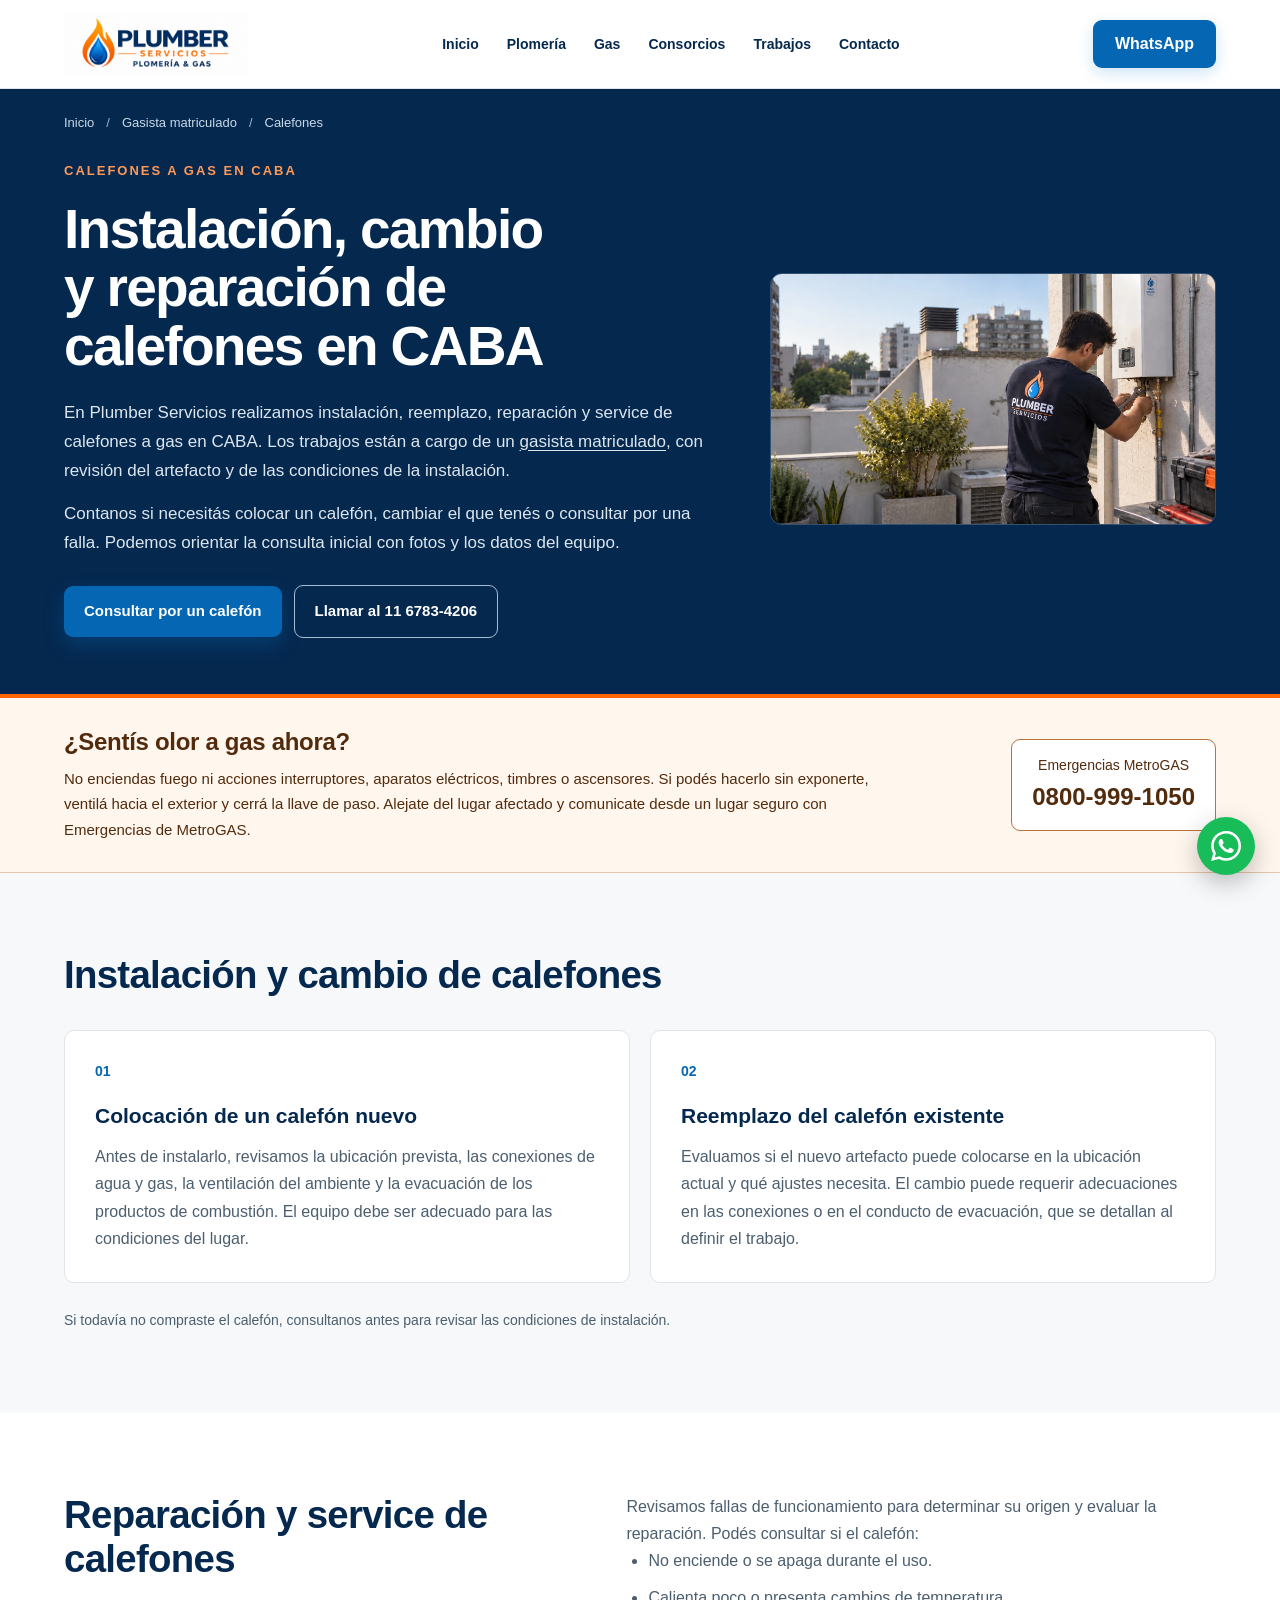
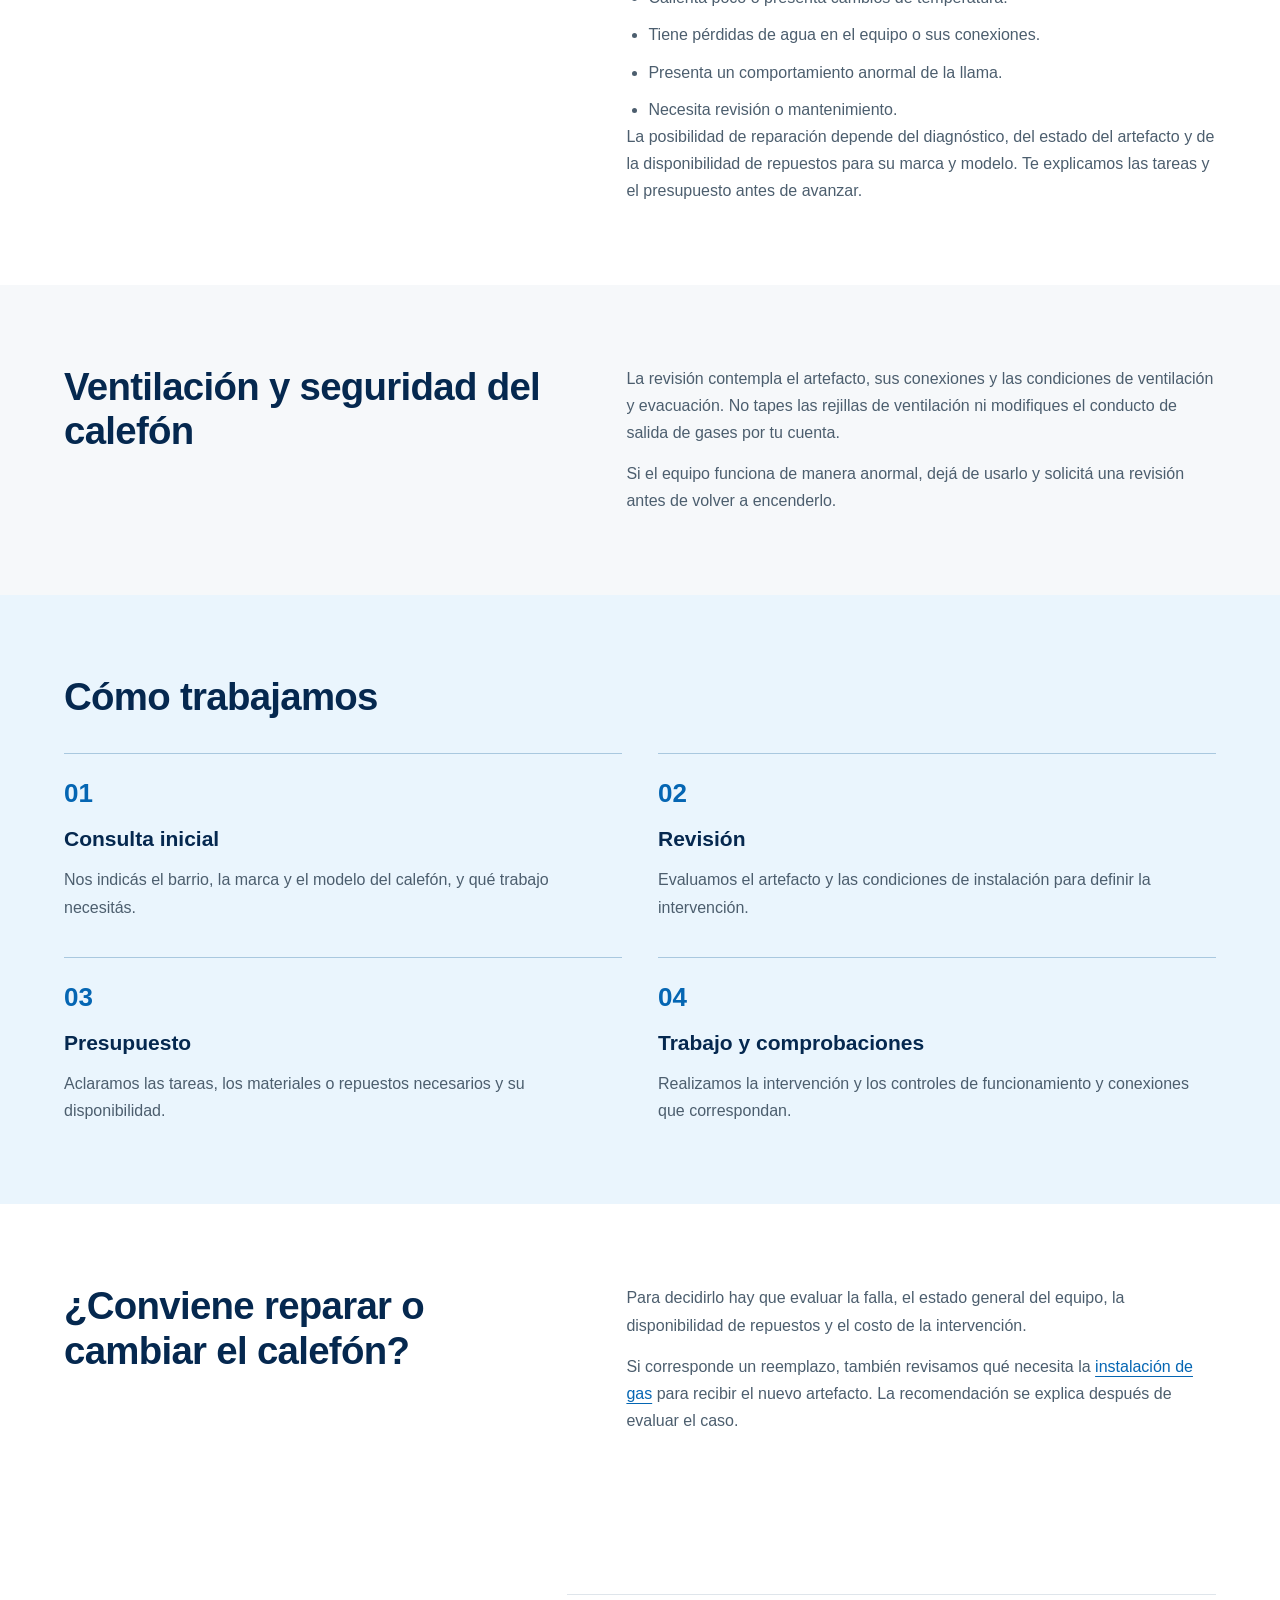
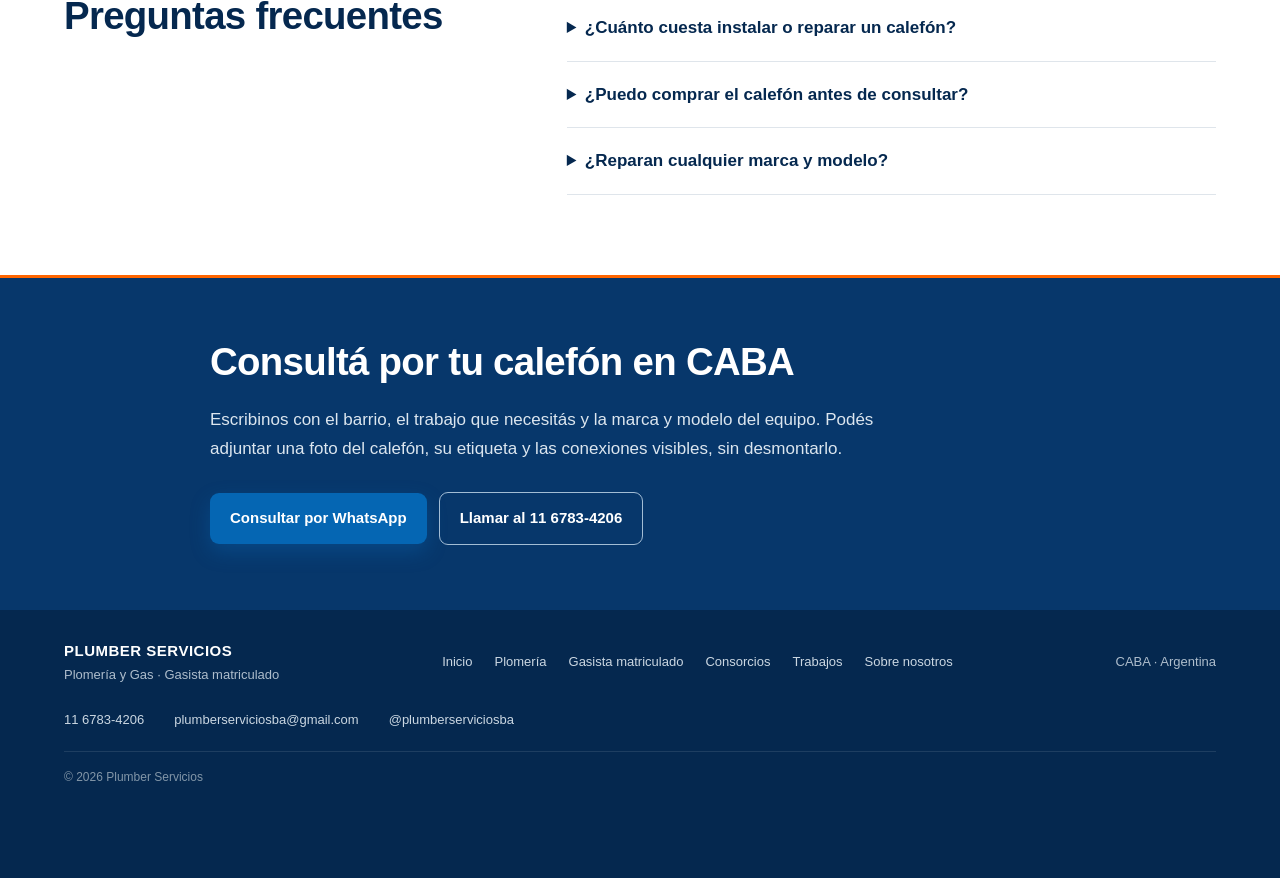
==== commit c2268f38: "Unifica navegacion y enlaces del footer" ====
--- a/calefones/index.html
+++ b/calefones/index.html
@@ -1,31 +1,34 @@
 <!DOCTYPE html>
 <html lang="es-AR">
+
 <head>
-<meta charset="UTF-8">
-<meta name="viewport" content="width=device-width, initial-scale=1.0">
-<title>Instalación y Reparación de Calefones en CABA | Plumber</title>
-<meta name="description" content="Instalación, cambio, reparación y service de calefones a gas en CABA por gasista matriculado. Consultá disponibilidad y presupuesto.">
-<meta name="robots" content="index, follow">
-<link rel="canonical" href="https://plumberservicios.com.ar/calefones/">
-<link rel="icon" type="image/png" href="/img/favicon.png">
-<link rel="stylesheet" href="/styles.css?v=pilares-2">
-<meta property="og:locale" content="es_AR">
-<meta property="og:type" content="website">
-<meta property="og:site_name" content="Plumber Servicios">
-<meta property="og:title" content="Instalación y Reparación de Calefones en CABA | Plumber">
-<meta property="og:description" content="Instalación, cambio, reparación y service de calefones a gas en CABA por gasista matriculado. Consultá disponibilidad y presupuesto.">
-<meta property="og:url" content="https://plumberservicios.com.ar/calefones/">
-<meta property="og:image" content="https://plumberservicios.com.ar/img/og-image.png">
-<meta property="og:image:alt" content="Plumber Servicios - Plomería y Gas en CABA">
-<script async src="https://www.googletagmanager.com/gtag/js?id=G-P6WXD3S7FX"></script>
-<script>
-window.dataLayer = window.dataLayer || [];
-function gtag(){dataLayer.push(arguments);}
-gtag('js', new Date());
-gtag('config', 'G-P6WXD3S7FX');
-</script>
-<!-- SCHEMA: Service y BreadcrumbList; no es contenido visible. -->
-<script type="application/ld+json">
+  <meta charset="UTF-8">
+  <meta name="viewport" content="width=device-width, initial-scale=1.0">
+  <title>Instalación y Reparación de Calefones en CABA | Plumber</title>
+  <meta name="description"
+    content="Instalación, cambio, reparación y service de calefones a gas en CABA por gasista matriculado. Consultá disponibilidad y presupuesto.">
+  <meta name="robots" content="index, follow">
+  <link rel="canonical" href="https://plumberservicios.com.ar/calefones/">
+  <link rel="icon" type="image/png" href="/img/favicon.png">
+  <link rel="stylesheet" href="/styles.css?v=pilares-2">
+  <meta property="og:locale" content="es_AR">
+  <meta property="og:type" content="website">
+  <meta property="og:site_name" content="Plumber Servicios">
+  <meta property="og:title" content="Instalación y Reparación de Calefones en CABA | Plumber">
+  <meta property="og:description"
+    content="Instalación, cambio, reparación y service de calefones a gas en CABA por gasista matriculado. Consultá disponibilidad y presupuesto.">
+  <meta property="og:url" content="https://plumberservicios.com.ar/calefones/">
+  <meta property="og:image" content="https://plumberservicios.com.ar/img/og-image.png">
+  <meta property="og:image:alt" content="Plumber Servicios - Plomería y Gas en CABA">
+  <script async src="https://www.googletagmanager.com/gtag/js?id=G-P6WXD3S7FX"></script>
+  <script>
+    window.dataLayer = window.dataLayer || [];
+    function gtag() { dataLayer.push(arguments); }
+    gtag('js', new Date());
+    gtag('config', 'G-P6WXD3S7FX');
+  </script>
+  <!-- SCHEMA: Service y BreadcrumbList; no es contenido visible. -->
+  <script type="application/ld+json">
 {
   "@context": "https://schema.org",
   "@graph": [
@@ -80,151 +83,281 @@
 }
 </script>
 
-<!-- Ajustes mínimos exclusivos de esta landing; estilos generales en /styles.css. -->
-<style>
-.landing-calefones .lp-breadcrumb ol { flex-wrap: wrap; row-gap: 8px; }
-.landing-calefones .lp-steps li > div { min-width: 0; }
-.landing-calefones .lp-steps li > span { flex-shrink: 0; }
-.landing-calefones .lp-hero-copy > p a { color: inherit; text-decoration: underline; text-underline-offset: 3px; }
-/* Cuatro pasos: dos columnas en escritorio y una en pantallas pequeñas. */
-@media (min-width: 781px) { .landing-calefones .lp-steps { grid-template-columns: repeat(2, minmax(0, 1fr)); } }
-.landing-calefones .calefones-lista { padding-left: 22px; color: var(--lp-muted); line-height: 1.7; }
-.landing-calefones .calefones-lista li + li { margin-top: 10px; }
-</style>
+  <!-- Ajustes mínimos exclusivos de esta landing; estilos generales en /styles.css. -->
+  <style>
+    .landing-calefones .lp-breadcrumb ol {
+      flex-wrap: wrap;
+      row-gap: 8px;
+    }
+
+    .landing-calefones .lp-steps li>div {
+      min-width: 0;
+    }
+
+    .landing-calefones .lp-steps li>span {
+      flex-shrink: 0;
+    }
+
+    .landing-calefones .lp-hero-copy>p a {
+      color: inherit;
+      text-decoration: underline;
+      text-underline-offset: 3px;
+    }
+
+    /* Cuatro pasos: dos columnas en escritorio y una en pantallas pequeñas. */
+    @media (min-width: 781px) {
+      .landing-calefones .lp-steps {
+        grid-template-columns: repeat(2, minmax(0, 1fr));
+      }
+    }
+
+    .landing-calefones .calefones-lista {
+      padding-left: 22px;
+      color: var(--lp-muted);
+      line-height: 1.7;
+    }
+
+    .landing-calefones .calefones-lista li+li {
+      margin-top: 10px;
+    }
+  </style>
 </head>
-<body class="landing-servicio landing-gas landing-calefones" data-service="calefones" data-whatsapp-message="Hola, me contacto desde la página de Plumber Servicios por la instalación, cambio o reparación de un calefón en CABA.">
-<a class="lp-skip" href="#contenido">Saltar al contenido</a>
-<header class="header">
- <div class="container nav-container">
-  <a href="/" class="logo"><img src="/img/logo-principal.png" alt="Plumber Servicios - Inicio" class="logo-img" width="500" height="166"></a>
-  <nav class="nav" id="nav" aria-label="Navegación principal">
-   <a href="/">Inicio</a><a href="/plomeria/">Plomería</a><a href="/gasista-matriculado/">Gas</a><a href="/#consorcios">Consorcios</a><a href="/#trabajos">Trabajos</a><a href="#contacto">Contacto</a>
-  </nav>
-  <a href="https://wa.me/5491167834206?text=Hola%2C%20me%20contacto%20desde%20la%20p%C3%A1gina%20de%20Plumber%20Servicios%20por%20la%20instalaci%C3%B3n%2C%20cambio%20o%20reparaci%C3%B3n%20de%20un%20calef%C3%B3n%20en%20CABA." class="btn btn-header whatsapp-link" target="_blank" rel="noopener">WhatsApp</a>
-  <button class="menu-toggle" id="menuToggle" type="button" aria-label="Abrir menú" aria-controls="nav" aria-expanded="false">☰</button>
- </div>
-</header>
-<main id="contenido" tabindex="-1">
- <section class="lp-hero" id="inicio" aria-labelledby="titulo">
-  <div class="container">
-   <!-- Breadcrumb visible: nav > ol > li. -->
-   <nav class="lp-breadcrumb" aria-label="Ruta de navegación">
-    <ol><li><a href="/">Inicio</a></li><li><a href="/gasista-matriculado/">Gasista matriculado</a></li><li aria-current="page">Calefones</li></ol>
-   </nav>
-   <div class="lp-hero-grid">
-    <div class="lp-hero-copy">
-     <span class="eyebrow">CALEFONES A GAS EN CABA</span>
-     <h1 id="titulo">Instalación, cambio y reparación de calefones en CABA</h1>
-     <p>En Plumber Servicios realizamos instalación, reemplazo, reparación y service de calefones a gas en CABA. Los trabajos están a cargo de un <a href="/gasista-matriculado/">gasista matriculado</a>, con revisión del artefacto y de las condiciones de la instalación.</p>
-     <p>Contanos si necesitás colocar un calefón, cambiar el que tenés o consultar por una falla. Podemos orientar la consulta inicial con fotos y los datos del equipo.</p>
-     <div class="lp-actions">
-     <a href="https://wa.me/5491167834206?text=Hola%2C%20me%20contacto%20desde%20la%20p%C3%A1gina%20de%20Plumber%20Servicios%20por%20la%20instalaci%C3%B3n%2C%20cambio%20o%20reparaci%C3%B3n%20de%20un%20calef%C3%B3n%20en%20CABA." class="btn btn-primary whatsapp-link" target="_blank" rel="noopener">Consultar por un calefón</a>
-     <a href="tel:+541167834206" class="btn lp-phone">Llamar al 11 6783-4206</a>
+
+<body class="landing-servicio landing-gas landing-calefones" data-service="calefones"
+  data-whatsapp-message="Hola, me contacto desde la página de Plumber Servicios por la instalación, cambio o reparación de un calefón en CABA.">
+  <a class="lp-skip" href="#contenido">Saltar al contenido</a>
+  <header class="header">
+    <div class="container nav-container">
+      <a href="/" class="logo"><img src="/img/logo-principal.png" alt="Plumber Servicios - Inicio" class="logo-img"
+          width="500" height="166"></a>
+      <nav class="nav" id="nav" aria-label="Navegación principal">
+        <a href="/">Inicio</a><a href="/plomeria/">Plomería</a><a href="/gasista-matriculado/">Gas</a><a
+          href="/consorcios/">Consorcios</a><a href="/#trabajos">Trabajos</a><a href="#contacto">Contacto</a>
+      </nav>
+      <a href="https://wa.me/5491167834206?text=Hola%2C%20me%20contacto%20desde%20la%20p%C3%A1gina%20de%20Plumber%20Servicios%20por%20la%20instalaci%C3%B3n%2C%20cambio%20o%20reparaci%C3%B3n%20de%20un%20calef%C3%B3n%20en%20CABA."
+        class="btn btn-header whatsapp-link" target="_blank" rel="noopener">WhatsApp</a>
+      <button class="menu-toggle" id="menuToggle" type="button" aria-label="Abrir menú" aria-controls="nav"
+        aria-expanded="false">☰</button>
     </div>
+  </header>
+  <main id="contenido" tabindex="-1">
+    <section class="lp-hero" id="inicio" aria-labelledby="titulo">
+      <div class="container">
+        <!-- Breadcrumb visible: nav > ol > li. -->
+        <nav class="lp-breadcrumb" aria-label="Ruta de navegación">
+          <ol>
+            <li><a href="/">Inicio</a></li>
+            <li><a href="/gasista-matriculado/">Gasista matriculado</a></li>
+            <li aria-current="page">Calefones</li>
+          </ol>
+        </nav>
+        <div class="lp-hero-grid">
+          <div class="lp-hero-copy">
+            <span class="eyebrow">CALEFONES A GAS EN CABA</span>
+            <h1 id="titulo">Instalación, cambio y reparación de calefones en CABA</h1>
+            <p>En Plumber Servicios realizamos instalación, reemplazo, reparación y service de calefones a gas en CABA.
+              Los trabajos están a cargo de un <a href="/gasista-matriculado/">gasista matriculado</a>, con revisión del
+              artefacto y de las condiciones de la instalación.</p>
+            <p>Contanos si necesitás colocar un calefón, cambiar el que tenés o consultar por una falla. Podemos
+              orientar la consulta inicial con fotos y los datos del equipo.</p>
+            <div class="lp-actions">
+              <a href="https://wa.me/5491167834206?text=Hola%2C%20me%20contacto%20desde%20la%20p%C3%A1gina%20de%20Plumber%20Servicios%20por%20la%20instalaci%C3%B3n%2C%20cambio%20o%20reparaci%C3%B3n%20de%20un%20calef%C3%B3n%20en%20CABA."
+                class="btn btn-primary whatsapp-link" target="_blank" rel="noopener">Consultar por un calefón</a>
+              <a href="tel:+541167834206" class="btn lp-phone">Llamar al 11 6783-4206</a>
+            </div>
+          </div>
+          <!-- Foto existente: WebP adaptable y JPG de respaldo. -->
+          <figure class="lp-hero-photo">
+            <picture>
+              <source type="image/webp" srcset="/img/hero-plumber.webp">
+              <img src="/img/hero-plumber.jpg" width="1672" height="941" fetchpriority="high"
+                alt="Operario con una herramienta junto a las conexiones de un calefón"
+                onerror="this.onerror=null;var source=this.parentElement.querySelector('source');if(source){source.remove();}this.src='/img/hero-plumber.jpg';">
+            </picture>
+          </figure>
+        </div>
+      </div>
+    </section>
+
+    <!-- SEGURIDAD: h2 + p + enlace telefónico externo, excluido de conversiones comerciales. -->
+    <section class="gas-safety" id="seguridad" aria-labelledby="seguridad-titulo">
+      <div class="container gas-safety-grid">
+        <div>
+          <h2 id="seguridad-titulo">¿Sentís olor a gas ahora?</h2>
+          <p>No enciendas fuego ni acciones interruptores, aparatos eléctricos, timbres o ascensores. Si podés hacerlo
+            sin exponerte, ventilá hacia el exterior y cerrá la llave de paso. Alejate del lugar afectado y comunicate
+            desde un lugar seguro con Emergencias de MetroGAS.</p>
+        </div>
+        <a class="gas-emergency" href="tel:08009991050" data-contact-type="emergency"
+          aria-label="Llamar a Emergencias MetroGAS al 0800-999-1050"><span>Emergencias
+            MetroGAS</span><strong>0800-999-1050</strong></a>
+      </div>
+    </section>
+
+    <!-- Instalación y cambio: h2 del bloque; cada article contiene h3 + p. -->
+    <section class="section lp-services" id="instalacion-cambio" aria-labelledby="instalacion-titulo">
+      <div class="container">
+        <h2 id="instalacion-titulo">Instalación y cambio de calefones</h2>
+        <div class="lp-service-grid">
+          <article class="lp-service"><span class="lp-number" aria-hidden="true">01</span>
+            <h3>Colocación de un calefón nuevo</h3>
+            <p>Antes de instalarlo, revisamos la ubicación prevista, las conexiones de agua y gas, la ventilación del
+              ambiente y la evacuación de los productos de combustión. El equipo debe ser adecuado para las condiciones
+              del lugar.</p>
+          </article>
+          <article class="lp-service"><span class="lp-number" aria-hidden="true">02</span>
+            <h3>Reemplazo del calefón existente</h3>
+            <p>Evaluamos si el nuevo artefacto puede colocarse en la ubicación actual y qué ajustes necesita. El cambio
+              puede requerir adecuaciones en las conexiones o en el conducto de evacuación, que se detallan al definir
+              el trabajo.</p>
+          </article>
+        </div>
+        <p class="lp-note">Si todavía no compraste el calefón, consultanos antes para revisar las condiciones de
+          instalación.</p>
+      </div>
+    </section>
+    <!-- Reparación y service: h2 + p + lista ul/li + p. -->
+    <section class="section" id="reparacion-service" aria-labelledby="reparacion-titulo">
+      <div class="container lp-intro-grid">
+        <h2 id="reparacion-titulo">Reparación y service de calefones</h2>
+        <div>
+          <p>Revisamos fallas de funcionamiento para determinar su origen y evaluar la reparación. Podés consultar si el
+            calefón:</p>
+          <ul class="calefones-lista">
+            <li>No enciende o se apaga durante el uso.</li>
+            <li>Calienta poco o presenta cambios de temperatura.</li>
+            <li>Tiene pérdidas de agua en el equipo o sus conexiones.</li>
+            <li>Presenta un comportamiento anormal de la llama.</li>
+            <li>Necesita revisión o mantenimiento.</li>
+          </ul>
+          <p>La posibilidad de reparación depende del diagnóstico, del estado del artefacto y de la disponibilidad de
+            repuestos para su marca y modelo. Te explicamos las tareas y el presupuesto antes de avanzar.</p>
+        </div>
+      </div>
+    </section>
+    <!-- Sección: h2 + párrafos p. -->
+    <section class="section lp-services" id="ventilacion" aria-labelledby="ventilacion-titulo">
+      <div class="container lp-intro-grid">
+        <h2 id="ventilacion-titulo">Ventilación y seguridad del calefón</h2>
+        <div>
+          <p>La revisión contempla el artefacto, sus conexiones y las condiciones de ventilación y evacuación. No tapes
+            las rejillas de ventilación ni modifiques el conducto de salida de gases por tu cuenta.</p>
+          <p>Si el equipo funciona de manera anormal, dejá de usarlo y solicitá una revisión antes de volver a
+            encenderlo.</p>
+        </div>
+      </div>
+    </section>
+    <!-- Proceso: h2 + ol/li; cada paso contiene h3 + p. -->
+    <section class="section lp-process" id="como-trabajamos" aria-labelledby="proceso-titulo">
+      <div class="container">
+        <h2 id="proceso-titulo">Cómo trabajamos</h2>
+        <ol class="lp-steps">
+          <li><span aria-hidden="true">01</span>
+            <div>
+              <h3>Consulta inicial</h3>
+              <p>Nos indicás el barrio, la marca y el modelo del calefón, y qué trabajo necesitás.</p>
+            </div>
+          </li>
+          <li><span aria-hidden="true">02</span>
+            <div>
+              <h3>Revisión</h3>
+              <p>Evaluamos el artefacto y las condiciones de instalación para definir la intervención.</p>
+            </div>
+          </li>
+          <li><span aria-hidden="true">03</span>
+            <div>
+              <h3>Presupuesto</h3>
+              <p>Aclaramos las tareas, los materiales o repuestos necesarios y su disponibilidad.</p>
+            </div>
+          </li>
+          <li><span aria-hidden="true">04</span>
+            <div>
+              <h3>Trabajo y comprobaciones</h3>
+              <p>Realizamos la intervención y los controles de funcionamiento y conexiones que correspondan.</p>
+            </div>
+          </li>
+        </ol>
+      </div>
+    </section>
+    <!-- Sección: h2 + párrafos p. -->
+    <section class="section " id="reparar-cambiar" aria-labelledby="reparar-cambiar-titulo">
+      <div class="container lp-intro-grid">
+        <h2 id="reparar-cambiar-titulo">¿Conviene reparar o cambiar el calefón?</h2>
+        <div>
+          <p>Para decidirlo hay que evaluar la falla, el estado general del equipo, la disponibilidad de repuestos y el
+            costo de la intervención.</p>
+          <p>Si corresponde un reemplazo, también revisamos qué necesita la <a href="/instalacion-gas/">instalación de
+              gas</a> para recibir el nuevo artefacto. La recomendación se explica después de evaluar el caso.</p>
+        </div>
+      </div>
+    </section>
+    <!-- FAQ: h2; preguntas summary dentro de details; respuestas p. -->
+    <section class="section lp-faq" id="preguntas-frecuentes" aria-labelledby="faq-titulo">
+      <div class="container lp-faq-grid">
+        <h2 id="faq-titulo">Preguntas frecuentes</h2>
+        <div>
+          <details>
+            <summary>¿Cuánto cuesta instalar o reparar un calefón?</summary>
+            <p>Depende del trabajo, las condiciones de instalación y los materiales o repuestos necesarios. Envianos una
+              descripción y fotos para orientar la consulta; el presupuesto se define según la evaluación.</p>
+          </details>
+          <details>
+            <summary>¿Puedo comprar el calefón antes de consultar?</summary>
+            <p>Conviene revisar primero la ubicación, el tipo de evacuación y las conexiones disponibles. Así podés
+              elegir un equipo compatible con las condiciones del lugar.</p>
+          </details>
+          <details>
+            <summary>¿Reparan cualquier marca y modelo?</summary>
+            <p>Consultanos indicando la marca y el modelo. Antes de coordinar, evaluamos si podemos atender ese equipo y
+              la disponibilidad de los repuestos que pueda necesitar.</p>
+          </details>
+        </div>
+      </div>
+    </section>
+    <!-- CONTACTO FINAL: h2 + p + enlaces a WhatsApp y teléfono. -->
+    <section class="contact lp-contact" id="contacto" aria-labelledby="contacto-titulo">
+      <div class="container">
+        <h2 id="contacto-titulo">Consultá por tu calefón en CABA</h2>
+        <p>Escribinos con el barrio, el trabajo que necesitás y la marca y modelo del equipo. Podés adjuntar una foto
+          del calefón, su etiqueta y las conexiones visibles, sin desmontarlo.</p>
+        <div class="lp-actions">
+          <a href="https://wa.me/5491167834206?text=Hola%2C%20me%20contacto%20desde%20la%20p%C3%A1gina%20de%20Plumber%20Servicios%20por%20la%20instalaci%C3%B3n%2C%20cambio%20o%20reparaci%C3%B3n%20de%20un%20calef%C3%B3n%20en%20CABA."
+            class="btn btn-primary whatsapp-link" target="_blank" rel="noopener">Consultar por WhatsApp</a>
+          <a href="tel:+541167834206" class="btn lp-phone">Llamar al 11 6783-4206</a>
+        </div>
+      </div>
+    </section>
+  </main>
+  <footer class="footer">
+    <div class="container footer-content">
+      <div class="footer-brand"><strong>PLUMBER SERVICIOS</strong><span>Plomería y Gas · Gasista matriculado</span>
+      </div>
+      <nav class="footer-links" aria-label="Enlaces del pie">
+        <a href="/">Inicio</a>
+        <a href="/plomeria/">Plomería</a>
+        <a href="/gasista-matriculado/">Gasista matriculado</a>
+        <a href="/consorcios/">Consorcios</a>
+        <a href="/#trabajos">Trabajos</a>
+        <a href="/#nosotros">Sobre nosotros</a>
+    </nav>
+      <div class="footer-location">CABA · Argentina</div>
     </div>
-    <!-- Foto existente: WebP adaptable y JPG de respaldo. -->
-    <figure class="lp-hero-photo"><picture>
- <source type="image/webp" srcset="/img/hero-plumber.webp">
- <img src="/img/hero-plumber.jpg" width="1672" height="941" fetchpriority="high" alt="Operario con una herramienta junto a las conexiones de un calefón" onerror="this.onerror=null;var source=this.parentElement.querySelector('source');if(source){source.remove();}this.src='/img/hero-plumber.jpg';">
-</picture></figure>
-   </div>
-  </div>
- </section>
-
- <!-- SEGURIDAD: h2 + p + enlace telefónico externo, excluido de conversiones comerciales. -->
- <section class="gas-safety" id="seguridad" aria-labelledby="seguridad-titulo">
-  <div class="container gas-safety-grid">
-   <div>
-    <h2 id="seguridad-titulo">¿Sentís olor a gas ahora?</h2>
-    <p>No enciendas fuego ni acciones interruptores, aparatos eléctricos, timbres o ascensores. Si podés hacerlo sin exponerte, ventilá hacia el exterior y cerrá la llave de paso. Alejate del lugar afectado y comunicate desde un lugar seguro con Emergencias de MetroGAS.</p>
-   </div>
-   <a class="gas-emergency" href="tel:08009991050" data-contact-type="emergency" aria-label="Llamar a Emergencias MetroGAS al 0800-999-1050"><span>Emergencias MetroGAS</span><strong>0800-999-1050</strong></a>
-  </div>
- </section>
-
-<!-- Instalación y cambio: h2 del bloque; cada article contiene h3 + p. -->
-<section class="section lp-services" id="instalacion-cambio" aria-labelledby="instalacion-titulo">
- <div class="container"><h2 id="instalacion-titulo">Instalación y cambio de calefones</h2>
-  <div class="lp-service-grid">
-   <article class="lp-service"><span class="lp-number" aria-hidden="true">01</span><h3>Colocación de un calefón nuevo</h3><p>Antes de instalarlo, revisamos la ubicación prevista, las conexiones de agua y gas, la ventilación del ambiente y la evacuación de los productos de combustión. El equipo debe ser adecuado para las condiciones del lugar.</p></article>
-   <article class="lp-service"><span class="lp-number" aria-hidden="true">02</span><h3>Reemplazo del calefón existente</h3><p>Evaluamos si el nuevo artefacto puede colocarse en la ubicación actual y qué ajustes necesita. El cambio puede requerir adecuaciones en las conexiones o en el conducto de evacuación, que se detallan al definir el trabajo.</p></article>
-  </div>
-  <p class="lp-note">Si todavía no compraste el calefón, consultanos antes para revisar las condiciones de instalación.</p>
- </div>
-</section>
-<!-- Reparación y service: h2 + p + lista ul/li + p. -->
-<section class="section" id="reparacion-service" aria-labelledby="reparacion-titulo">
- <div class="container lp-intro-grid"><h2 id="reparacion-titulo">Reparación y service de calefones</h2><div>
-  <p>Revisamos fallas de funcionamiento para determinar su origen y evaluar la reparación. Podés consultar si el calefón:</p>
-  <ul class="calefones-lista">
-   <li>No enciende o se apaga durante el uso.</li>
-   <li>Calienta poco o presenta cambios de temperatura.</li>
-   <li>Tiene pérdidas de agua en el equipo o sus conexiones.</li>
-   <li>Presenta un comportamiento anormal de la llama.</li>
-   <li>Necesita revisión o mantenimiento.</li>
-  </ul>
-  <p>La posibilidad de reparación depende del diagnóstico, del estado del artefacto y de la disponibilidad de repuestos para su marca y modelo. Te explicamos las tareas y el presupuesto antes de avanzar.</p>
- </div></div>
-</section>
-<!-- Sección: h2 + párrafos p. -->
-<section class="section lp-services" id="ventilacion" aria-labelledby="ventilacion-titulo">
- <div class="container lp-intro-grid"><h2 id="ventilacion-titulo">Ventilación y seguridad del calefón</h2><div>
-  <p>La revisión contempla el artefacto, sus conexiones y las condiciones de ventilación y evacuación. No tapes las rejillas de ventilación ni modifiques el conducto de salida de gases por tu cuenta.</p>
-  <p>Si el equipo funciona de manera anormal, dejá de usarlo y solicitá una revisión antes de volver a encenderlo.</p>
- </div></div>
-</section>
-<!-- Proceso: h2 + ol/li; cada paso contiene h3 + p. -->
-<section class="section lp-process" id="como-trabajamos" aria-labelledby="proceso-titulo">
- <div class="container"><h2 id="proceso-titulo">Cómo trabajamos</h2><ol class="lp-steps">
-  <li><span aria-hidden="true">01</span><div><h3>Consulta inicial</h3><p>Nos indicás el barrio, la marca y el modelo del calefón, y qué trabajo necesitás.</p></div></li>
-  <li><span aria-hidden="true">02</span><div><h3>Revisión</h3><p>Evaluamos el artefacto y las condiciones de instalación para definir la intervención.</p></div></li>
-  <li><span aria-hidden="true">03</span><div><h3>Presupuesto</h3><p>Aclaramos las tareas, los materiales o repuestos necesarios y su disponibilidad.</p></div></li>
-  <li><span aria-hidden="true">04</span><div><h3>Trabajo y comprobaciones</h3><p>Realizamos la intervención y los controles de funcionamiento y conexiones que correspondan.</p></div></li>
- </ol></div>
-</section>
-<!-- Sección: h2 + párrafos p. -->
-<section class="section " id="reparar-cambiar" aria-labelledby="reparar-cambiar-titulo">
- <div class="container lp-intro-grid"><h2 id="reparar-cambiar-titulo">¿Conviene reparar o cambiar el calefón?</h2><div>
-  <p>Para decidirlo hay que evaluar la falla, el estado general del equipo, la disponibilidad de repuestos y el costo de la intervención.</p>
-  <p>Si corresponde un reemplazo, también revisamos qué necesita la <a href="/instalacion-gas/">instalación de gas</a> para recibir el nuevo artefacto. La recomendación se explica después de evaluar el caso.</p>
- </div></div>
-</section>
-<!-- FAQ: h2; preguntas summary dentro de details; respuestas p. -->
-<section class="section lp-faq" id="preguntas-frecuentes" aria-labelledby="faq-titulo">
- <div class="container lp-faq-grid"><h2 id="faq-titulo">Preguntas frecuentes</h2><div>
-  <details><summary>¿Cuánto cuesta instalar o reparar un calefón?</summary><p>Depende del trabajo, las condiciones de instalación y los materiales o repuestos necesarios. Envianos una descripción y fotos para orientar la consulta; el presupuesto se define según la evaluación.</p></details>
-  <details><summary>¿Puedo comprar el calefón antes de consultar?</summary><p>Conviene revisar primero la ubicación, el tipo de evacuación y las conexiones disponibles. Así podés elegir un equipo compatible con las condiciones del lugar.</p></details>
-  <details><summary>¿Reparan cualquier marca y modelo?</summary><p>Consultanos indicando la marca y el modelo. Antes de coordinar, evaluamos si podemos atender ese equipo y la disponibilidad de los repuestos que pueda necesitar.</p></details>
- </div></div>
-</section>
- <!-- CONTACTO FINAL: h2 + p + enlaces a WhatsApp y teléfono. -->
- <section class="contact lp-contact" id="contacto" aria-labelledby="contacto-titulo">
-  <div class="container">
-   <h2 id="contacto-titulo">Consultá por tu calefón en CABA</h2>
-   <p>Escribinos con el barrio, el trabajo que necesitás y la marca y modelo del equipo. Podés adjuntar una foto del calefón, su etiqueta y las conexiones visibles, sin desmontarlo.</p>
-   <div class="lp-actions">
-     <a href="https://wa.me/5491167834206?text=Hola%2C%20me%20contacto%20desde%20la%20p%C3%A1gina%20de%20Plumber%20Servicios%20por%20la%20instalaci%C3%B3n%2C%20cambio%20o%20reparaci%C3%B3n%20de%20un%20calef%C3%B3n%20en%20CABA." class="btn btn-primary whatsapp-link" target="_blank" rel="noopener">Consultar por WhatsApp</a>
-     <a href="tel:+541167834206" class="btn lp-phone">Llamar al 11 6783-4206</a>
+    <div class="container lp-footer-contact"><a href="tel:+541167834206">11 6783-4206</a><a
+        href="mailto:plumberserviciosba@gmail.com">plumberserviciosba@gmail.com</a><a
+        href="https://www.instagram.com/plumberserviciosba/" target="_blank" rel="noopener">@plumberserviciosba</a>
     </div>
-  </div>
- </section>
-</main>
-<footer class="footer"><div class="container footer-content"><div class="footer-brand"><strong>PLUMBER SERVICIOS</strong><span>Plomería y Gas · Gasista matriculado</span></div><nav class="footer-links" aria-label="Enlaces del pie"><a href="/">Inicio</a><a href="/plomeria/">Plomería</a><a href="/gasista-matriculado/">Gasista matriculado</a><a href="/#trabajos">Trabajos</a><a href="/#nosotros">Sobre nosotros</a></nav><div class="footer-location">CABA · Argentina</div></div><div class="container lp-footer-contact"><a href="tel:+541167834206">11 6783-4206</a><a href="mailto:plumberserviciosba@gmail.com">plumberserviciosba@gmail.com</a><a href="https://www.instagram.com/plumberserviciosba/" target="_blank" rel="noopener">@plumberserviciosba</a></div><div class="container footer-bottom"><p>© 2026 Plumber Servicios</p></div></footer>
-<a
-    href="https://wa.me/5491167834206?text=Hola%2C%20me%20contacto%20desde%20la%20p%C3%A1gina%20de%20Plumber%20Servicios%20por%20la%20instalaci%C3%B3n%2C%20cambio%20o%20reparaci%C3%B3n%20de%20un%20calef%C3%B3n%20en%20CABA."
-    class="floating-whatsapp whatsapp-link"
-    target="_blank"
-    rel="noopener"
-    aria-label="Contactar por WhatsApp"
->
-    <svg
-        class="whatsapp-icon"
-        viewBox="0 0 24 24"
-        aria-hidden="true"
-    >
-        <path d="M20.52 3.48A11.8 11.8 0 0 0 12.08 0C5.5 0 .15 5.35.15 11.93c0 2.1.55 4.15 1.6 5.95L.05 24l6.27-1.64a11.9 11.9 0 0 0 5.75 1.47h.01C18.65 23.83 24 18.48 24 11.9c0-3.18-1.24-6.17-3.48-8.42ZM12.08 21.8h-.01a9.86 9.86 0 0 1-5.03-1.38l-.36-.21-3.72.98.99-3.63-.23-.37a9.87 9.87 0 0 1-1.52-5.26c0-5.45 4.43-9.88 9.89-9.88a9.82 9.82 0 0 1 6.99 2.9 9.82 9.82 0 0 1 2.89 6.98c-.01 5.44-4.44 9.87-9.89 9.87Zm5.42-7.4c-.3-.15-1.76-.87-2.03-.97-.27-.1-.47-.15-.67.15-.2.3-.77.97-.94 1.17-.17.2-.35.22-.64.07-.3-.15-1.25-.46-2.38-1.47a8.92 8.92 0 0 1-1.65-2.05c-.17-.3-.02-.46.13-.61.13-.13.3-.35.44-.52.15-.17.2-.3.3-.5.1-.2.05-.37-.02-.52-.08-.15-.67-1.61-.92-2.2-.24-.58-.49-.5-.67-.51h-.57c-.2 0-.52.07-.79.37-.27.3-1.04 1.02-1.04 2.48s1.07 2.88 1.21 3.08c.15.2 2.1 3.2 5.08 4.49.71.3 1.26.49 1.7.63.71.23 1.36.2 1.87.12.57-.09 1.76-.72 2.01-1.41.25-.7.25-1.3.17-1.42-.07-.13-.27-.2-.57-.35Z"/>
+    <div class="container footer-bottom">
+      <p>© 2026 Plumber Servicios</p>
+    </div>
+  </footer>
+  <a href="https://wa.me/5491167834206?text=Hola%2C%20me%20contacto%20desde%20la%20p%C3%A1gina%20de%20Plumber%20Servicios%20por%20la%20instalaci%C3%B3n%2C%20cambio%20o%20reparaci%C3%B3n%20de%20un%20calef%C3%B3n%20en%20CABA."
+    class="floating-whatsapp whatsapp-link" target="_blank" rel="noopener" aria-label="Contactar por WhatsApp">
+    <svg class="whatsapp-icon" viewBox="0 0 24 24" aria-hidden="true">
+      <path
+        d="M20.52 3.48A11.8 11.8 0 0 0 12.08 0C5.5 0 .15 5.35.15 11.93c0 2.1.55 4.15 1.6 5.95L.05 24l6.27-1.64a11.9 11.9 0 0 0 5.75 1.47h.01C18.65 23.83 24 18.48 24 11.9c0-3.18-1.24-6.17-3.48-8.42ZM12.08 21.8h-.01a9.86 9.86 0 0 1-5.03-1.38l-.36-.21-3.72.98.99-3.63-.23-.37a9.87 9.87 0 0 1-1.52-5.26c0-5.45 4.43-9.88 9.89-9.88a9.82 9.82 0 0 1 6.99 2.9 9.82 9.82 0 0 1 2.89 6.98c-.01 5.44-4.44 9.87-9.89 9.87Zm5.42-7.4c-.3-.15-1.76-.87-2.03-.97-.27-.1-.47-.15-.67.15-.2.3-.77.97-.94 1.17-.17.2-.35.22-.64.07-.3-.15-1.25-.46-2.38-1.47a8.92 8.92 0 0 1-1.65-2.05c-.17-.3-.02-.46.13-.61.13-.13.3-.35.44-.52.15-.17.2-.3.3-.5.1-.2.05-.37-.02-.52-.08-.15-.67-1.61-.92-2.2-.24-.58-.49-.5-.67-.51h-.57c-.2 0-.52.07-.79.37-.27.3-1.04 1.02-1.04 2.48s1.07 2.88 1.21 3.08c.15.2 2.1 3.2 5.08 4.49.71.3 1.26.49 1.7.63.71.23 1.36.2 1.87.12.57-.09 1.76-.72 2.01-1.41.25-.7.25-1.3.17-1.42-.07-.13-.27-.2-.57-.35Z" />
     </svg>
-</a>
-<script src="/script.js?v=pilares-2" defer></script>
+  </a>
+  <script src="/script.js?v=pilares-2" defer></script>
 </body>
-</html>
+
+</html>
